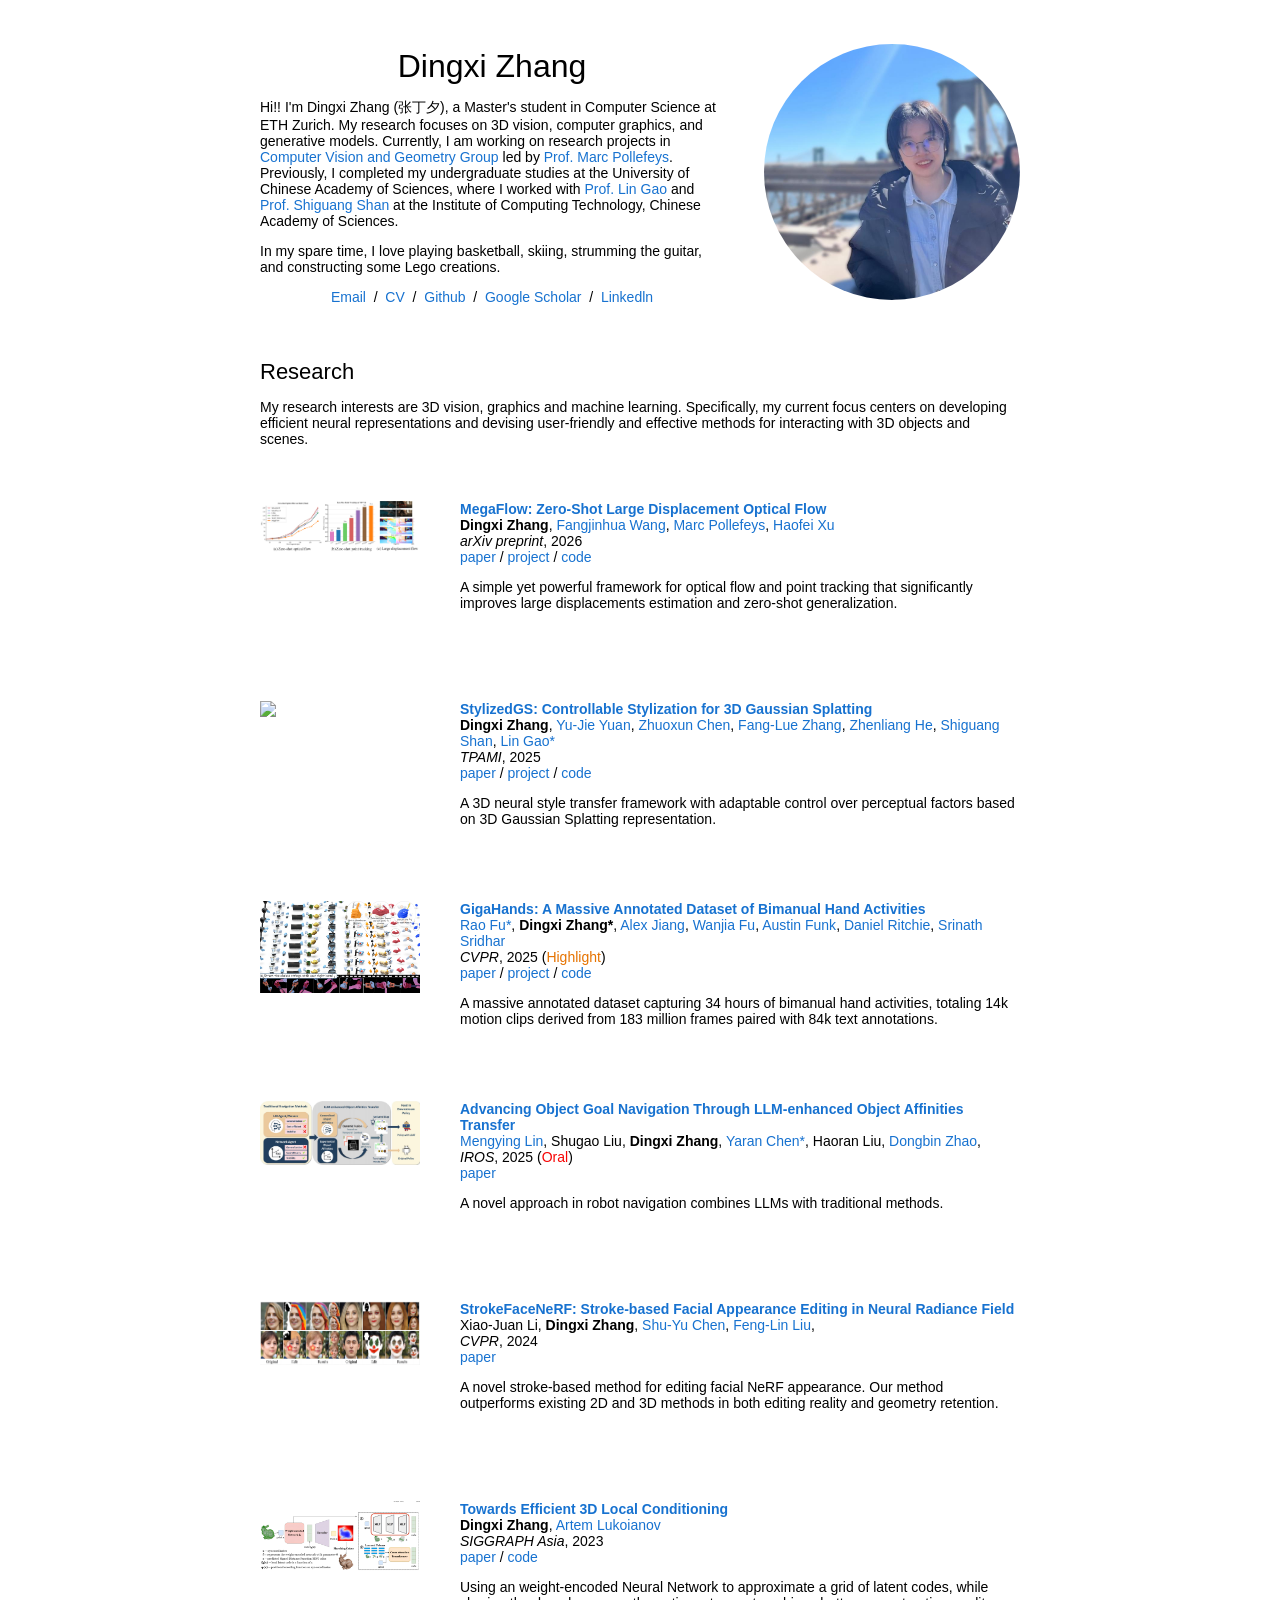
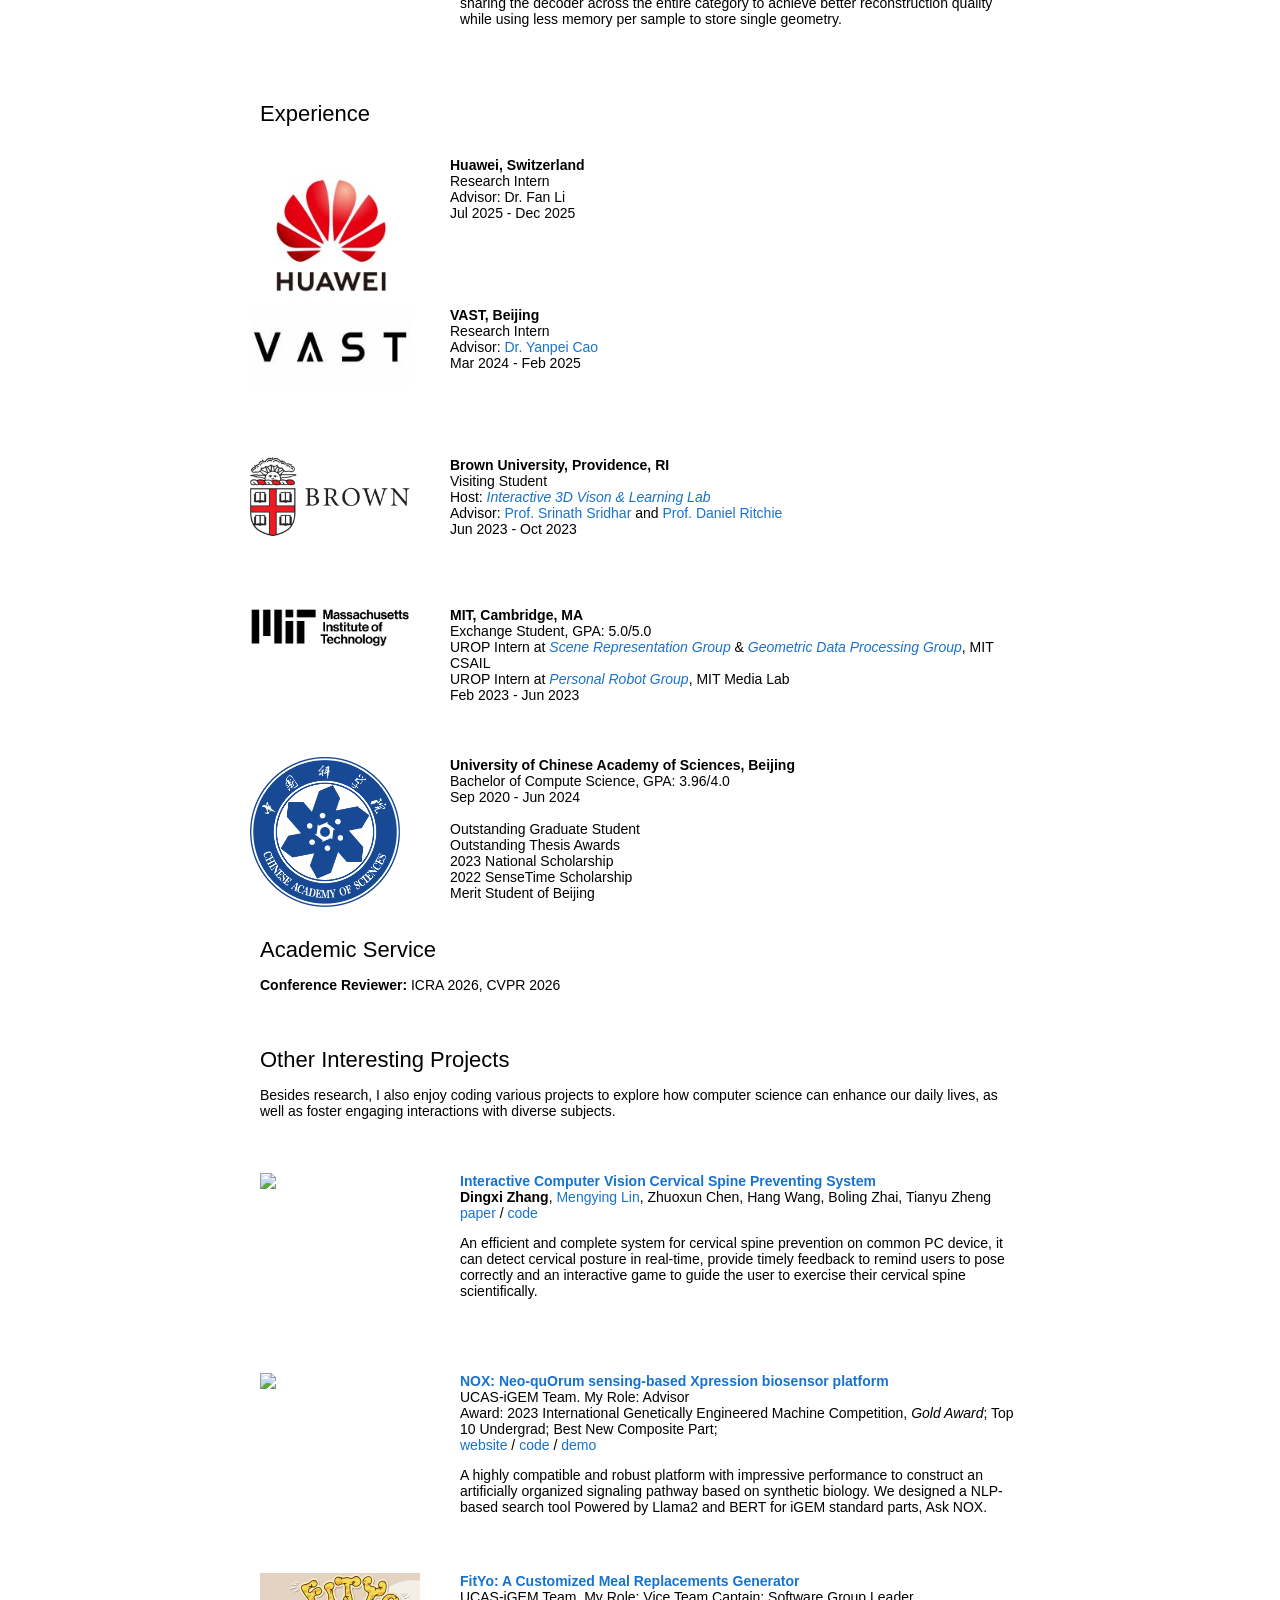
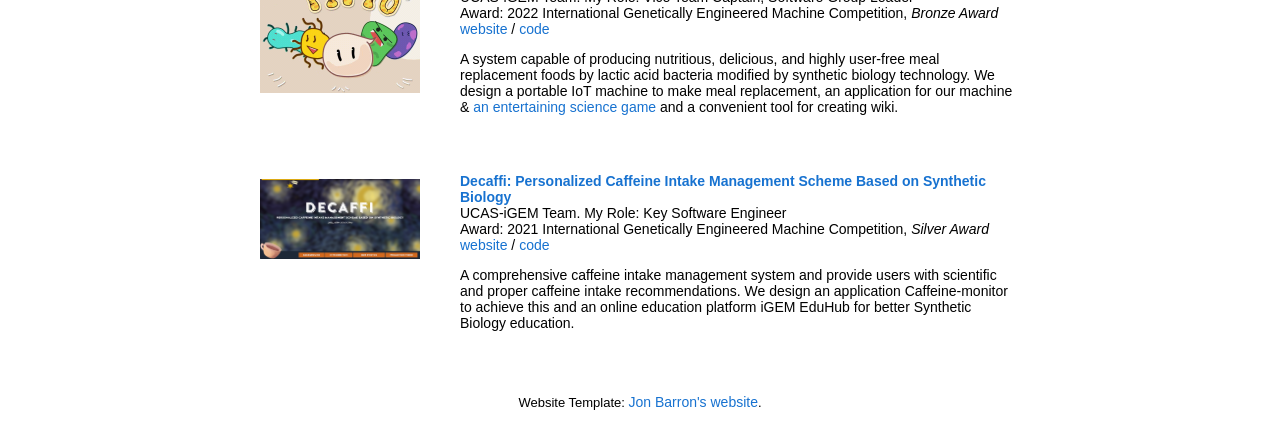
==== index.html @ ab4fb82a "update megaflow arxiv link" ====
<!DOCTYPE HTML>
<html lang="en">

<head>
  <meta http-equiv="Content-Type" content="text/html; charset=UTF-8">

  <title>Dingxi (Kristen) Zhang</title>

  <meta name="author" content="Jon Barron">
  <meta name="viewport" content="width=device-width, initial-scale=1">
  <!-- <link rel="shortcut icon" href="images/favicon/favicon.ico" type="image/x-icon"> -->
  <link rel="stylesheet" type="text/css" href="stylesheet.css">

</head>

<body>
  <table
    style="width:100%;max-width:800px;border:0px;border-spacing:0px;border-collapse:separate;margin-right:auto;margin-left:auto;">
    <tbody>
      <tr style="padding:0px">
        <td style="padding:0px">
          <table
            style="width:100%;border:0px;border-spacing:0px;border-collapse:separate;margin-right:auto;margin-left:auto;">
            <tbody>
              <tr style="padding:0px">
                <td style="padding:2.5%;width:63%;vertical-align:middle">
                  <p class="name" style="text-align: center;">
                    Dingxi Zhang
                  </p>
                  <p>Hi!! I'm Dingxi Zhang (张丁夕), a Master's student in Computer Science at ETH Zurich.
                    My research focuses on 3D vision, computer graphics, and generative models.
                    Currently, I am working on research projects in <a href="https://cvg.ethz.ch/">Computer Vision and
                      Geometry Group</a> led by <a href="https://people.inf.ethz.ch/pomarc/">Prof. Marc Pollefeys</a>.
                    Previously, I completed my undergraduate studies at the University of Chinese Academy of Sciences,
                    where I worked with <a href="http://geometrylearning.com/lin/">Prof. Lin Gao</a> and
                    <a href="https://people.ucas.edu.cn/~sgshan?language=en">Prof. Shiguang Shan</a> at the Institute of
                    Computing Technology, Chinese Academy of Sciences.

                  </p>
                  <p>
                    In my spare time, I love playing basketball, skiing, strumming the guitar, and constructing some
                    Lego creations.
                  </p>

                  <p style="text-align:center">
                    <a href="mailto:zhangdi@ethz.ch">Email</a>
                    &nbsp;/&nbsp;
                    <a href="data/Dingxi Zhang_CV.pdf">CV</a> &nbsp;/&nbsp;
                    <a href="https://github.com/Kristen-Z/">Github</a> &nbsp;/&nbsp;
                    <a href="https://scholar.google.com/citations?user=Z444Ix8AAAAJ">Google Scholar</a> &nbsp;/&nbsp;
                    <a href="https://www.linkedin.com/in/dingxi-zhang-211721331/">Linkedln</a>
                  </p>
                </td>
                <td style="padding:2.5%;width:40%;max-width:40%">
                  <a href="images/zdx.jpg"><img style="width:100%;max-width:100%;object-fit: cover; border-radius: 50%;"
                      alt="profile photo" src="images/zdx_crop.jpg" class="hoverZoomLink"></a>
                </td>
              </tr>
            </tbody>
          </table>

          <!-- RESEARCH -->
          <table
            style="width:100%;border:0px;border-spacing:0px;border-collapse:separate;margin-right:auto;margin-left:auto;">
            <tbody>
              <tr>
                <td style="padding:20px;width:100%;vertical-align:middle">
                  <h2>Research</h2>
                  <p>
                    My research interests are 3D vision, graphics and machine learning.
                    Specifically, my current focus centers on developing efficient neural representations and devising
                    user-friendly and effective methods for interacting with 3D objects and scenes. </p>
                </td>
              </tr>
            </tbody>
          </table>

          <table
            style="width:100%;border:0px;border-spacing:0px;border-collapse:separate;margin-right:auto;margin-left:auto;">
            <tbody>

              <tr onmouseout="megaflow_stop()" onmouseover="megaflow_start()">
                <td style="padding:20px;width:25%;vertical-align:middle">
                  <div class="one">
                    <div class="two" id='megaflow_image'>
                      <img src='projects/megaflow/static/images/teaser.jpg' width="160">
                    </div>
                    <img src='projects/megaflow/static/images/teaser.jpg' width="160">
                  </div>
                  <script type="text/javascript">
                    function megaflow_start() {
                      document.getElementById('megaflow_image').style.opacity = "1";
                    }

                    function megaflow_stop() {
                      document.getElementById('megaflow_image').style.opacity = "0";
                    }
                    megaflow_stop()
                  </script>
                </td>
                <td style="padding:20px;width:75%;vertical-align:top;">
                  <a href="https://kristen-z.github.io/projects/megaflow/">
                    <span class="papertitle">MegaFlow: Zero-Shot Large Displacement Optical Flow</span>
                  </a>
                  <br>
                  <strong>Dingxi Zhang</strong>,
                  <a href="https://fangjinhuawang.github.io/">Fangjinhua Wang</a>,
                  <a href="https://people.inf.ethz.ch/marc.pollefeys/">Marc Pollefeys</a>,
                  <a href="https://haofeixu.github.io/">Haofei Xu</a>
                  <br>
                  <em>arXiv preprint</em>, 2026
                  <br>
                  <a href="https://arxiv.org/abs/2603.25739">paper</a> / <a
                    href="https://kristen-z.github.io/projects/megaflow/">project</a> / <a
                    href="https://github.com/cvg/megaflow">code</a>
                  <p></p>
                  <p>
                    A simple yet powerful framework for optical flow and point tracking that significantly improves
                    large displacements estimation and zero-shot generalization.
                  </p>
                </td>
              </tr>

              <tr onmouseout="stylizedgs_stop()" onmouseover="stylizedgs_start()">
                <td style="padding:20px;width:25%;vertical-align:middle">
                  <div class="one">
                    <div class="two" id='stylizedgs_image'>
                      <img src='images/stylizedgs.jpg' width="160">
                    </div>
                    <img src='images/stylizedgs.jpg' width="160">
                  </div>
                  <script type="text/javascript">
                    function stylizedgs_start() {
                      document.getElementById('stylizedgs_image').style.opacity = "1";
                    }

                    function stylizedgs_stop() {
                      document.getElementById('stylizedgs_image').style.opacity = "0";
                    }
                    stylizedgs_stop()
                  </script>
                </td>
                <td style="padding:20px;width:75%;vertical-align:top;">
                  <a href="https://kristen-z.github.io/">
                    <span class="papertitle">StylizedGS: Controllable Stylization for 3D Gaussian Splatting</span>
                  </a>
                  <br>
                  <strong>Dingxi Zhang</strong>,
                  <a href="http://people.geometrylearning.com/yyj/">Yu-Jie Yuan</a>,
                  <a href="https://seancomeon.github.io/">Zhuoxun Chen</a>,
                  <a href="https://people.wgtn.ac.nz/fanglue.zhang">Fang-Lue Zhang</a>,
                  <a href="https://lynnho.github.io/">Zhenliang He</a>,
                  <a href="https://people.ucas.edu.cn/~sgshan">Shiguang Shan</a>,
                  <a href="http://www.geometrylearning.com/lin/">Lin Gao*</a>
                  <br>
                  <em>TPAMI</em>, 2025
                  <br>
                  <a href="http://arxiv.org/abs/2404.05220">paper</a> / <a
                    href="https://kristen-z.github.io/stylizedgs">project</a> / <a
                    href="https://github.com/Kristen-Z/StylizedGS">code</a>
                  <p></p>
                  <p>
                    A 3D neural style transfer framework with adaptable control over perceptual factors based on 3D
                    Gaussian Splatting representation.
                  </p>
                </td>
              </tr>


              <tr onmouseout="giga_stop()" onmouseover="giga_start()">
                <td style="padding:20px;width:25%;vertical-align:middle">
                  <div class="one">
                    <div class="two" id='giga_image'>
                      <img src='images/giga.jpg' width="160">
                    </div>
                    <img src='images/giga.jpg' width="160">
                  </div>
                  <script type="text/javascript">
                    function giga_start() {
                      document.getElementById('giga_image').style.opacity = "1";
                    }

                    function giga_stop() {
                      document.getElementById('giga_image').style.opacity = "0";
                    }
                    giga_stop()
                  </script>
                </td>
                <td style="padding:20px;width:75%;vertical-align:top;">
                  <a href="https://ivl.cs.brown.edu/research/gigahands.html">
                    <span class="papertitle">GigaHands: A Massive Annotated Dataset of Bimanual Hand Activities</span>
                  </a>
                  <br>
                  <a href="https://freddierao.github.io/">Rao Fu*</a>,
                  <strong>Dingxi Zhang*</strong>,
                  <a href="https://www.alex-jiang.com/about/">Alex Jiang</a>,
                  <a href="https://wanjia-fu.com/">Wanjia Fu</a>,
                  <a href="https://austin-funk.github.io/">Austin Funk</a>,
                  <a href="https://dritchie.github.io/">Daniel Ritchie</a>,
                  <a href="https://cs.brown.edu/people/ssrinath/">Srinath Sridhar</a>
                  <br>
                  <em>CVPR</em>, 2025 (<span style="color: #e67300;">Highlight</span>)
                  <br>
                  <a href="https://arxiv.org/abs/2412.04244">paper</a> / <a
                    href="https://ivl.cs.brown.edu/research/gigahands.html">project</a> / <a
                    href="https://github.com/brown-ivl/GigaHands">code</a>
                  <p></p>
                  <p>
                    A massive annotated dataset capturing 34 hours of bimanual hand activities, totaling 14k motion
                    clips derived from 183 million frames paired with 84k text annotations.
                  </p>
                </td>
              </tr>

              <tr onmouseout="loat_stop()" onmouseover="loat_start()">
                <td style="padding:20px;width:25%;vertical-align:middle">
                  <div class="one">
                    <div class="two" id='loat_image'>
                      <img src='images/loat.jpg' width="160">
                    </div>
                    <img src='images/loat.jpg' width="160">
                  </div>
                  <script type="text/javascript">
                    function loat_start() {
                      document.getElementById('loat_image').style.opacity = "1";
                    }

                    function loat_stop() {
                      document.getElementById('loat_image').style.opacity = "0";
                    }
                    loat_stop()
                  </script>
                </td>
                <td style="padding:20px;width:75%;vertical-align:top;">
                  <a href="https://kristen-z.github.io/">
                    <span class="papertitle">Advancing Object Goal Navigation Through LLM-enhanced Object Affinities
                      Transfer</span>
                  </a>
                  <br>
                  <a href="https://github.com/Cassie-Lim">Mengying Lin</a>,
                  Shugao Liu,
                  <strong>Dingxi Zhang</strong>,
                  <a href="https://people.ucas.edu.cn/~yaran?language=en">Yaran Chen*</a>,
                  Haoran Liu,
                  <a href="https://people.ucas.ac.cn/~zhaodongbin?language=en">Dongbin Zhao</a>,
                  <br>
                  <em>IROS</em>, 2025 (<span style="color: #f70505;">Oral</span>)
                  <br>
                  <a href="https://arxiv.org/abs/2403.09971">paper</a>
                  <p></p>
                  <p>
                    A novel approach in robot navigation combines LLMs with traditional methods.
                  </p>
                </td>
              </tr>

              <tr onmouseout="strokenerf_stop()" onmouseover="strokenerf_start()">
                <td style="padding:20px;width:25%;vertical-align:middle">
                  <div class="one">
                    <div class="two" id='strokenerf_image'>
                      <img src='images/strokenerf.jpg' width="160">
                    </div>
                    <img src='images/strokenerf.jpg' width="160">
                  </div>
                  <script type="text/javascript">
                    function strokenerf_start() {
                      document.getElementById('strokenerf_image').style.opacity = "1";
                    }

                    function strokenerf_stop() {
                      document.getElementById('strokenerf_image').style.opacity = "0";
                    }
                    strokenerf_stop()
                  </script>
                </td>
                <td style="padding:20px;width:75%;vertical-align:top;">
                  <a href="https://kristen-z.github.io/">
                    <span class="papertitle">StrokeFaceNeRF: Stroke-based Facial Appearance Editing in Neural Radiance
                      Field</span>
                  </a>
                  <br>
                  Xiao-Juan Li,
                  <strong>Dingxi Zhang</strong>,
                  <a href="http://people.geometrylearning.com/csy/">Shu-Yu Chen</a>,
                  <a href="http://people.geometrylearning.com/lfl/">Feng-Lin Liu</a>,
                  <br>
                  <em>CVPR</em>, 2024
                  <br>
                  <a
                    href="https://openaccess.thecvf.com/content/CVPR2024/papers/Li_StrokeFaceNeRF_Stroke-based_Facial_Appearance_Editing_in_Neural_Radiance_Field_CVPR_2024_paper.pdf">paper</a>
                  <p></p>
                  <p>
                    A novel stroke-based method for editing facial NeRF appearance. Our method outperforms existing 2D
                    and 3D methods in both editing
                    reality and geometry retention.

                  </p>
                </td>
              </tr>

              <tr onmouseout="localsdf_stop()" onmouseover="localsdf_start()">
                <td style="padding:20px;width:25%;vertical-align:middle">
                  <div class="one">
                    <div class="two" id='localsdf_image'>
                      <img src='images/localsdf.jpg' width="160">
                    </div>
                    <img src='images/localsdf.jpg' width="160">
                  </div>
                  <script type="text/javascript">
                    function localsdf_start() {
                      document.getElementById('localsdf_image').style.opacity = "1";
                    }

                    function localsdf_stop() {
                      document.getElementById('localsdf_image').style.opacity = "0";
                    }
                    localsdf_stop()
                  </script>
                </td>
                <td style="padding:20px;width:75%;vertical-align:top;">
                  <a href="https://kristen-z.github.io/">
                    <span class="papertitle">Towards Efficient 3D Local Conditioning </span>
                  </a>
                  <br>
                  <strong>Dingxi Zhang</strong>,
                  <a href="https://lukoianov.com/">Artem Lukoianov</a>
                  <br>
                  <em>SIGGRAPH Asia</em>, 2023
                  <br>
                  <a href="https://dl.acm.org/doi/pdf/10.1145/3610542.3626151">paper</a>
                  /
                  <a href="https://github.com/Kristen-Z/LocalSDF/">code</a>
                  <p></p>
                  <p>
                    Using an weight-encoded Neural Network to approximate a grid of latent codes, while sharing the
                    decoder across the entire
                    category to achieve better reconstruction quality while using less memory per sample to store single
                    geometry.
                  </p>
                </td>
              </tr>

            </tbody>
          </table>

          <!-- EXPERIENCE -->
          <table
            style="width:100%;border:0px;border-spacing:0px;border-collapse:separate;margin-right:auto;margin-left:auto;">
            <tbody>
              <tr>
                <td style="padding:20px;width:100%;vertical-align:middle">
                  <h2>Experience</h2>
                </td>
              </tr>
            </tbody>
          </table>

          <table
            style="width:100%;border:0px;border-spacing:0px;border-collapse:separate;margin-right:auto;margin-left:auto;">
            <tbody>
              <tr onmouseout="huawei_stop()" onmouseover="huawei_start()">
                <td style="padding:10px;width:25%;vertical-align:middle">
                  <div class="one" style="height: 130px;">
                    <div class="two" id='hauwei_image'>
                      <img src='images/huawei.jpg' style="width:auto; height:auto; max-width:100%;">
                    </div>
                    <img src='images/huawei.jpg' style="width:auto; height:auto; max-width:100%;">
                  </div>
                  <script type="text/javascript">
                    function huawei_start() {
                      document.getElementById('hauwei_image').style.opacity = "1";
                    }

                    function huawei_stop() {
                      document.getElementById('hauwei_image').style.opacity = "0";
                    }
                    huawei_stop()
                  </script>
                </td>
                <td style="padding:10px;width:75%;vertical-align:top;">
                  <span class="papertitle">Huawei, Switzerland</span>
                  <br>
                  Research Intern
                  <br>
                  Advisor: Dr. Fan Li
                  <br>
                  Jul 2025 - Dec 2025

                </td>
              </tr>

              <tr onmouseout="vast_stop()" onmouseover="vast_start()">
                <td style="padding:10px;width:25%;vertical-align:middle">
                  <div class="one" style="height: 130px;">
                    <div class="two" id='vast_image'>
                      <img src='images/vast.jpeg' style="width:auto; height:auto; max-width:100%;">
                    </div>
                    <img src='images/vast.jpeg' style="width:auto; height:auto; max-width:100%;">
                  </div>
                  <script type="text/javascript">
                    function vast_start() {
                      document.getElementById('vast_image').style.opacity = "1";
                    }

                    function vast_stop() {
                      document.getElementById('vast_image').style.opacity = "0";
                    }
                    vast_stop()
                  </script>
                </td>
                <td style="padding:10px;width:75%;vertical-align:top;">
                  <span class="papertitle">VAST, Beijing</span>
                  <br>
                  Research Intern
                  <br>
                  Advisor: <a href="https://yanpei.me/">Dr. Yanpei Cao</a>
                  <br>
                  Mar 2024 - Feb 2025

                </td>
              </tr>

              <tr onmouseout="brown_stop()" onmouseover="brown_start()">
                <td style="padding:10px;width:25%;vertical-align:middle">
                  <div class="one" style="height: 130px;">
                    <div class="two" id='brown_image'>
                      <img src='images/brown.png' style="width:auto; height:auto; max-width:100%;">
                    </div>
                    <img src='images/brown.png' style="width:auto; height:auto; max-width:100%;">
                  </div>
                  <script type="text/javascript">
                    function brown_start() {
                      document.getElementById('brown_image').style.opacity = "1";
                    }

                    function brown_stop() {
                      document.getElementById('brown_image').style.opacity = "0";
                    }
                    brown_stop()
                  </script>
                </td>
                <td style="padding:10px;width:75%;vertical-align:top;">
                  <span class="papertitle">Brown University, Providence, RI</span>
                  <br>
                  Visiting Student
                  <br>
                  Host: <em><a href="https://ivl.cs.brown.edu/">Interactive 3D Vison & Learning Lab</a></em>
                  <br>
                  Advisor: <a href="https://cs.brown.edu/people/ssrinath/">Prof. Srinath Sridhar</a> and <a
                    href="https://dritchie.github.io/">Prof. Daniel Ritchie</a>
                  <br>
                  Jun 2023 - Oct 2023

                </td>
              </tr>

              <tr onmouseout="mit_stop()" onmouseover="mit_start()">
                <td style="padding:10px;width:25%;vertical-align:middle">
                  <div class="one" style="height: 130px;">
                    <div class="two" id='mit_image'>
                      <img src='images/mit.png' style="width:auto; height:auto; max-width:100%;">
                    </div>
                    <img src='images/mit.png' style="width:auto; height:auto; max-width:100%;">
                  </div>
                  <script type="text/javascript">
                    function mit_start() {
                      document.getElementById('mit_image').style.opacity = "1";
                    }

                    function mit_stop() {
                      document.getElementById('mit_image').style.opacity = "0";
                    }
                    mit_stop()
                  </script>
                </td>
                <td style="padding:10px;width:75%;vertical-align:top;">
                  <span class="papertitle">MIT, Cambridge, MA</span>
                  <br>
                  Exchange Student, GPA: 5.0/5.0
                  <br>
                  UROP Intern at <em><a href="https://www.scenerepresentations.org/">Scene Representation Group</a></em>
                  & <em><a href="https://groups.csail.mit.edu/gdpgroup/">Geometric Data Processing Group</a></em>, MIT
                  CSAIL
                  <br>
                  UROP Intern at <em><a href="https://robots.media.mit.edu/">Personal Robot Group</a></em>, MIT Media
                  Lab
                  <br>
                  Feb 2023 - Jun 2023

                </td>
              </tr>

              <tr onmouseout="ucas_stop()" onmouseover="ucas_start()">
                <td style="padding:10px;width:25%;vertical-align:middle">
                  <div class="one" style="height: 150px;">
                    <div class="two" id='ucas_image'>
                      <img src='images/ucas.png' style="width:150px; height:auto; max-width:100%;">
                    </div>
                    <img src='images/ucas.png' style="width:150px; height:auto; max-width:100%;">
                  </div>
                  <script type="text/javascript">
                    function ucas_start() {
                      document.getElementById('ucas_image').style.opacity = "1";
                    }

                    function ucas_stop() {
                      document.getElementById('ucas_image').style.opacity = "0";
                    }
                    ucas_stop()
                  </script>
                </td>
                <td style="padding:10px;width:75%;vertical-align:top;">
                  <span class="papertitle">University of Chinese Academy of Sciences, Beijing</span>
                  <br>
                  Bachelor of Compute Science, GPA: 3.96/4.0
                  <br>
                  Sep 2020 - Jun 2024
                  <br><br>
                  Outstanding Graduate Student
                  <br>
                  Outstanding Thesis Awards
                  <br>
                  2023 National Scholarship
                  <br>
                  2022 SenseTime Scholarship
                  <br>
                  Merit Student of Beijing
                </td>
              </tr>

            </tbody>
          </table>

          <!-- ACADEMIC SERVICE -->
          <table
            style="width:100%;border:0px;border-spacing:0px;border-collapse:separate;margin-right:auto;margin-left:auto;">
            <tbody>
              <tr>
                <td style="padding:20px;width:100%;vertical-align:middle">
                  <h2>Academic Service</h2>
                  <p><strong>Conference Reviewer:</strong> ICRA 2026, CVPR 2026</p>
                </td>
              </tr>
            </tbody>
          </table>

          <!-- PROJECTS -->
          <table
            style="width:100%;border:0px;border-spacing:0px;border-collapse:separate;margin-right:auto;margin-left:auto;">
            <tbody>
              <tr>
                <td style="padding:20px;width:100%;vertical-align:middle">
                  <h2>Other Interesting Projects</h2>
                  <p>
                    Besides research, I also enjoy coding various projects to explore how computer science can enhance
                    our daily lives, as well as foster engaging interactions with diverse subjects.
                  </p>
                </td>
              </tr>
            </tbody>
          </table>

          <table
            style="width:100%;border:0px;border-spacing:0px;border-collapse:separate;margin-right:auto;margin-left:auto;">
            <tbody>
              <tr onmouseout="pose_stop()" onmouseover="pose_start()">
                <td style="padding:20px;width:25%;vertical-align:middle">
                  <div class="one">
                    <div class="two" id='pose_image'>
                      <img src='images/pose.gif' width="160">
                    </div>
                    <img src='images/pose.gif' width="160">
                  </div>
                  <script type="text/javascript">
                    function pose_start() {
                      document.getElementById('pose_image').style.opacity = "1";
                    }

                    function pose_stop() {
                      document.getElementById('pose_image').style.opacity = "0";
                    }
                    pose_stop()
                  </script>
                </td>
                <td style="padding:20px;width:75%;vertical-align:top;">
                  <a href="https://kristen-z.github.io/">
                    <span class="papertitle">Interactive Computer Vision Cervical Spine Preventing System</span>
                  </a>
                  <br>
                  <strong>Dingxi Zhang</strong>, <a href="https://github.com/Cassie-Lim">Mengying Lin</a>,
                  Zhuoxun Chen,
                  Hang Wang,
                  Boling Zhai,
                  Tianyu Zheng
                  <br>
                  <a href="https://dl.acm.org/doi/pdf/10.1145/3610542.3626151">paper</a>
                  /
                  <a href="https://github.com/Cassie-Lim/pose_eval">code</a>
                  <p></p>
                  <p>
                    An efficient and complete system for cervical spine prevention on common PC device,
                    it can detect cervical posture in real-time, provide timely feedback to remind users to pose
                    correctly and an interactive game to guide the user to exercise their cervical spine scientifically.

                  </p>
                </td>
              </tr>

              <tr onmouseout="nox_stop()" onmouseover="nox_start()">
                <td style="padding:20px;width:25%;vertical-align:middle">
                  <div class="one">
                    <div class="two" id='nox_image'>
                      <img src='images/nox.gif' width="160">
                    </div>
                    <img src='images/nox.gif' width="160">
                  </div>
                  <script type="text/javascript">
                    function nox_start() {
                      document.getElementById('nox_image').style.opacity = "1";
                    }

                    function nox_stop() {
                      document.getElementById('nox_image').style.opacity = "0";
                    }
                    nox_stop()
                  </script>
                </td>
                <td style="padding:20px;width:75%;vertical-align:top;">
                  <a href="https://kristen-z.github.io/">
                    <span class="papertitle">NOX: Neo-quOrum sensing-based Xpression biosensor platform</span>
                  </a>
                  <br>
                  UCAS-iGEM Team. My Role: Advisor
                  <br>
                  Award: 2023 International Genetically Engineered Machine Competition, <em>Gold Award</em>; Top 10
                  Undergrad; Best New Composite Part;
                  <br>
                  <a href="https://2023.igem.wiki/ucas-china/">website</a>
                  /
                  <a href="https://gitlab.igem.org/2023/software-tools/ucas-china/-/tree/main/software-2023">code</a>
                  /
                  <a href="http://rd.xjs.link/">demo</a>
                  <p></p>
                  <p>
                    A highly compatible and robust platform with impressive performance to construct an artificially
                    organized signaling pathway based on synthetic biology.
                    We designed a NLP-based search tool Powered by Llama2 and BERT for iGEM standard parts, Ask NOX.
                  </p>
                </td>
              </tr>

              <tr onmouseout="fityo_stop()" onmouseover="fityo_start()">
                <td style="padding:20px;width:25%;vertical-align:middle">
                  <div class="one">
                    <div class="two" id='fityo_image'>
                      <img src='images/fityo.gif' width="160">
                    </div>
                    <img src='images/fityo.gif' width="160">
                  </div>
                  <script type="text/javascript">
                    function fityo_start() {
                      document.getElementById('fityo_image').style.opacity = "1";
                    }

                    function fityo_stop() {
                      document.getElementById('fityo_image').style.opacity = "0";
                    }
                    fityo_stop()
                  </script>
                </td>
                <td style="padding:20px;width:75%;vertical-align:top;">
                  <a href="https://kristen-z.github.io/">
                    <span class="papertitle">FitYo: A Customized Meal Replacements Generator</span>
                  </a>
                  <br>
                  UCAS-iGEM Team. My Role: Vice Team Captain; Software Group Leader
                  <br>
                  Award: 2022 International Genetically Engineered Machine Competition, <em>Bronze Award</em>
                  <br>
                  <a href="https://2022.igem.wiki/ucas-china/index">website</a>
                  /
                  <a href="https://gitlab.igem.org/2022/software-tools/ucas-china">code</a>
                  <p></p>
                  <p>
                    A system capable of producing nutritious, delicious, and highly user-free meal replacement foods by
                    lactic acid bacteria modified by synthetic biology technology.
                    We design a portable IoT machine to make meal replacement, an application for our machine & <a
                      href="https://2022.igem.wiki/ucas-china/oh-my-gut-en">an entertaining science
                      game</a> and a convenient tool for creating wiki.
                  </p>
                </td>
              </tr>

              <tr onmouseout="decaf_stop()" onmouseover="decaf_start()">
                <td style="padding:20px;width:25%;vertical-align:middle">
                  <div class="one">
                    <div class="two" id='decaf_image'>
                      <img src='images/decaffi.png' width="160">
                    </div>
                    <img src='images/decaffi.png' width="160">
                  </div>
                  <script type="text/javascript">
                    function decaf_start() {
                      document.getElementById('decaf_image').style.opacity = "1";
                    }

                    function decaf_stop() {
                      document.getElementById('decaf_image').style.opacity = "0";
                    }
                    decaf_stop()
                  </script>
                </td>
                <td style="padding:20px;width:75%;vertical-align:top;">
                  <a href="https://kristen-z.github.io/">
                    <span class="papertitle">Decaffi: Personalized Caffeine Intake Management Scheme Based on Synthetic
                      Biology</span>
                  </a>
                  <br>
                  UCAS-iGEM Team. My Role: Key Software Engineer
                  <br>
                  Award: 2021 International Genetically Engineered Machine Competition, <em>Silver Award</em>
                  <br>
                  <a href="https://2021.igem.org/Team:UCAS-China">website</a>
                  /
                  <a href="https://github.com/igemsoftware2021/UCAS_China">code</a>
                  <p></p>
                  <p>
                    A comprehensive caffeine intake management system and provide users with scientific and proper
                    caffeine intake recommendations.
                    We design an application Caffeine-monitor to achieve this and an online education platform iGEM
                    EduHub for better Synthetic Biology education.
                  </p>
                </td>
              </tr>

            </tbody>
          </table>


          <!-- FOOTER -->
          <table
            style="width:100%;border:0px;border-spacing:0px;border-collapse:separate;margin-right:auto;margin-left:auto;">
            <tbody>
              <tr>
                <td style="padding:0px">
                  <br>
                  <p style="text-align:center;font-size:small;">
                    Website Template: <a href="https://github.com/jonbarron/jonbarron_website">Jon Barron's website</a>.
                  </p>
                </td>
              </tr>
            </tbody>
          </table>
        </td>
      </tr>
  </table>
</body>

</html>
---- stylesheet.css ----
/* latin-ext */
@font-face {
  font-family: 'Lato';
  font-style: italic;
  font-weight: 400;
  src: local('Lato Italic'), local('Lato-Italic'), url(https://fonts.gstatic.com/s/lato/v15/S6u8w4BMUTPHjxsAUi-qNiXg7eU0.woff2) format('woff2');
  unicode-range: U+0100-024F, U+0259, U+1E00-1EFF, U+2020, U+20A0-20AB, U+20AD-20CF, U+2113, U+2C60-2C7F, U+A720-A7FF;
}
/* latin */
@font-face {
  font-family: 'Lato';
  font-style: italic;
  font-weight: 400;
  src: local('Lato Italic'), local('Lato-Italic'), url(https://fonts.gstatic.com/s/lato/v15/S6u8w4BMUTPHjxsAXC-qNiXg7Q.woff2) format('woff2');
  unicode-range: U+0000-00FF, U+0131, U+0152-0153, U+02BB-02BC, U+02C6, U+02DA, U+02DC, U+2000-206F, U+2074, U+20AC, U+2122, U+2191, U+2193, U+2212, U+2215, U+FEFF, U+FFFD;
}
/* latin-ext */
@font-face {
  font-family: 'Lato';
  font-style: italic;
  font-weight: 700;
  src: local('Lato Bold Italic'), local('Lato-BoldItalic'), url(https://fonts.gstatic.com/s/lato/v15/S6u_w4BMUTPHjxsI5wq_FQftx9897sxZ.woff2) format('woff2');
  unicode-range: U+0100-024F, U+0259, U+1E00-1EFF, U+2020, U+20A0-20AB, U+20AD-20CF, U+2113, U+2C60-2C7F, U+A720-A7FF;
}
/* latin */
@font-face {
  font-family: 'Lato';
  font-style: italic;
  font-weight: 700;
  src: local('Lato Bold Italic'), local('Lato-BoldItalic'), url(https://fonts.gstatic.com/s/lato/v15/S6u_w4BMUTPHjxsI5wq_Gwftx9897g.woff2) format('woff2');
  unicode-range: U+0000-00FF, U+0131, U+0152-0153, U+02BB-02BC, U+02C6, U+02DA, U+02DC, U+2000-206F, U+2074, U+20AC, U+2122, U+2191, U+2193, U+2212, U+2215, U+FEFF, U+FFFD;
}
/* latin-ext */
@font-face {
  font-family: 'Lato';
  font-style: normal;
  font-weight: 400;
  src: local('Lato Regular'), local('Lato-Regular'), url(https://fonts.gstatic.com/s/lato/v15/S6uyw4BMUTPHjxAwXiWtFCfQ7A.woff2) format('woff2');
  unicode-range: U+0100-024F, U+0259, U+1E00-1EFF, U+2020, U+20A0-20AB, U+20AD-20CF, U+2113, U+2C60-2C7F, U+A720-A7FF;
}
/* latin */
@font-face {
  font-family: 'Lato';
  font-style: normal;
  font-weight: 400;
  src: local('Lato Regular'), local('Lato-Regular'), url(https://fonts.gstatic.com/s/lato/v15/S6uyw4BMUTPHjx4wXiWtFCc.woff2) format('woff2');
  unicode-range: U+0000-00FF, U+0131, U+0152-0153, U+02BB-02BC, U+02C6, U+02DA, U+02DC, U+2000-206F, U+2074, U+20AC, U+2122, U+2191, U+2193, U+2212, U+2215, U+FEFF, U+FFFD;
}
/* latin-ext */
@font-face {
  font-family: 'Lato';
  font-style: normal;
  font-weight: 700;
  src: local('Lato Bold'), local('Lato-Bold'), url(https://fonts.gstatic.com/s/lato/v15/S6u9w4BMUTPHh6UVSwaPGQ3q5d0N7w.woff2) format('woff2');
  unicode-range: U+0100-024F, U+0259, U+1E00-1EFF, U+2020, U+20A0-20AB, U+20AD-20CF, U+2113, U+2C60-2C7F, U+A720-A7FF;
}
/* latin */
@font-face {
  font-family: 'Lato';
  font-style: normal;
  font-weight: 700;
  src: local('Lato Bold'), local('Lato-Bold'), url(https://fonts.gstatic.com/s/lato/v15/S6u9w4BMUTPHh6UVSwiPGQ3q5d0.woff2) format('woff2');
  unicode-range: U+0000-00FF, U+0131, U+0152-0153, U+02BB-02BC, U+02C6, U+02DA, U+02DC, U+2000-206F, U+2074, U+20AC, U+2122, U+2191, U+2193, U+2212, U+2215, U+FEFF, U+FFFD;
}

a {
  color: #1772d0;
  text-decoration: none;
}

a:focus,
a:hover {
  color: #f09228;
  text-decoration: none;
}

body,
td,
th,
tr,
p,
a {
  font-family: 'Lato', Verdana, Helvetica, sans-serif;
  font-size: 14px;
}

strong {
  font-family: 'Lato', Verdana, Helvetica, sans-serif;
  font-size: 14px;
}

h2 {
  margin: 0;
  font-weight: normal;
  font-family: 'Lato', Verdana, Helvetica, sans-serif;
  font-size: 22px;
}

.papertitle {
  font-family: 'Lato', Verdana, Helvetica, sans-serif;
  font-size: 14px;
  font-weight: 700;
}

.name {
  padding-top: 20px;
  margin: 0;
  font-family: 'Lato', Verdana, Helvetica, sans-serif;
  font-size: 32px;
}

.one {
  width: 160px;
  height: 160px;
  position: relative;
}

.two {
  width: 160px;
  height: 160px;
  position: absolute;
  transition: opacity .2s ease-in-out;
  -moz-transition: opacity .2s ease-in-out;
  -webkit-transition: opacity .2s ease-in-out;
}

.fade {
  transition: opacity .2s ease-in-out;
  -moz-transition: opacity .2s ease-in-out;
  -webkit-transition: opacity .2s ease-in-out;
}

span.highlight {
  background-color: #ffffd0;
}
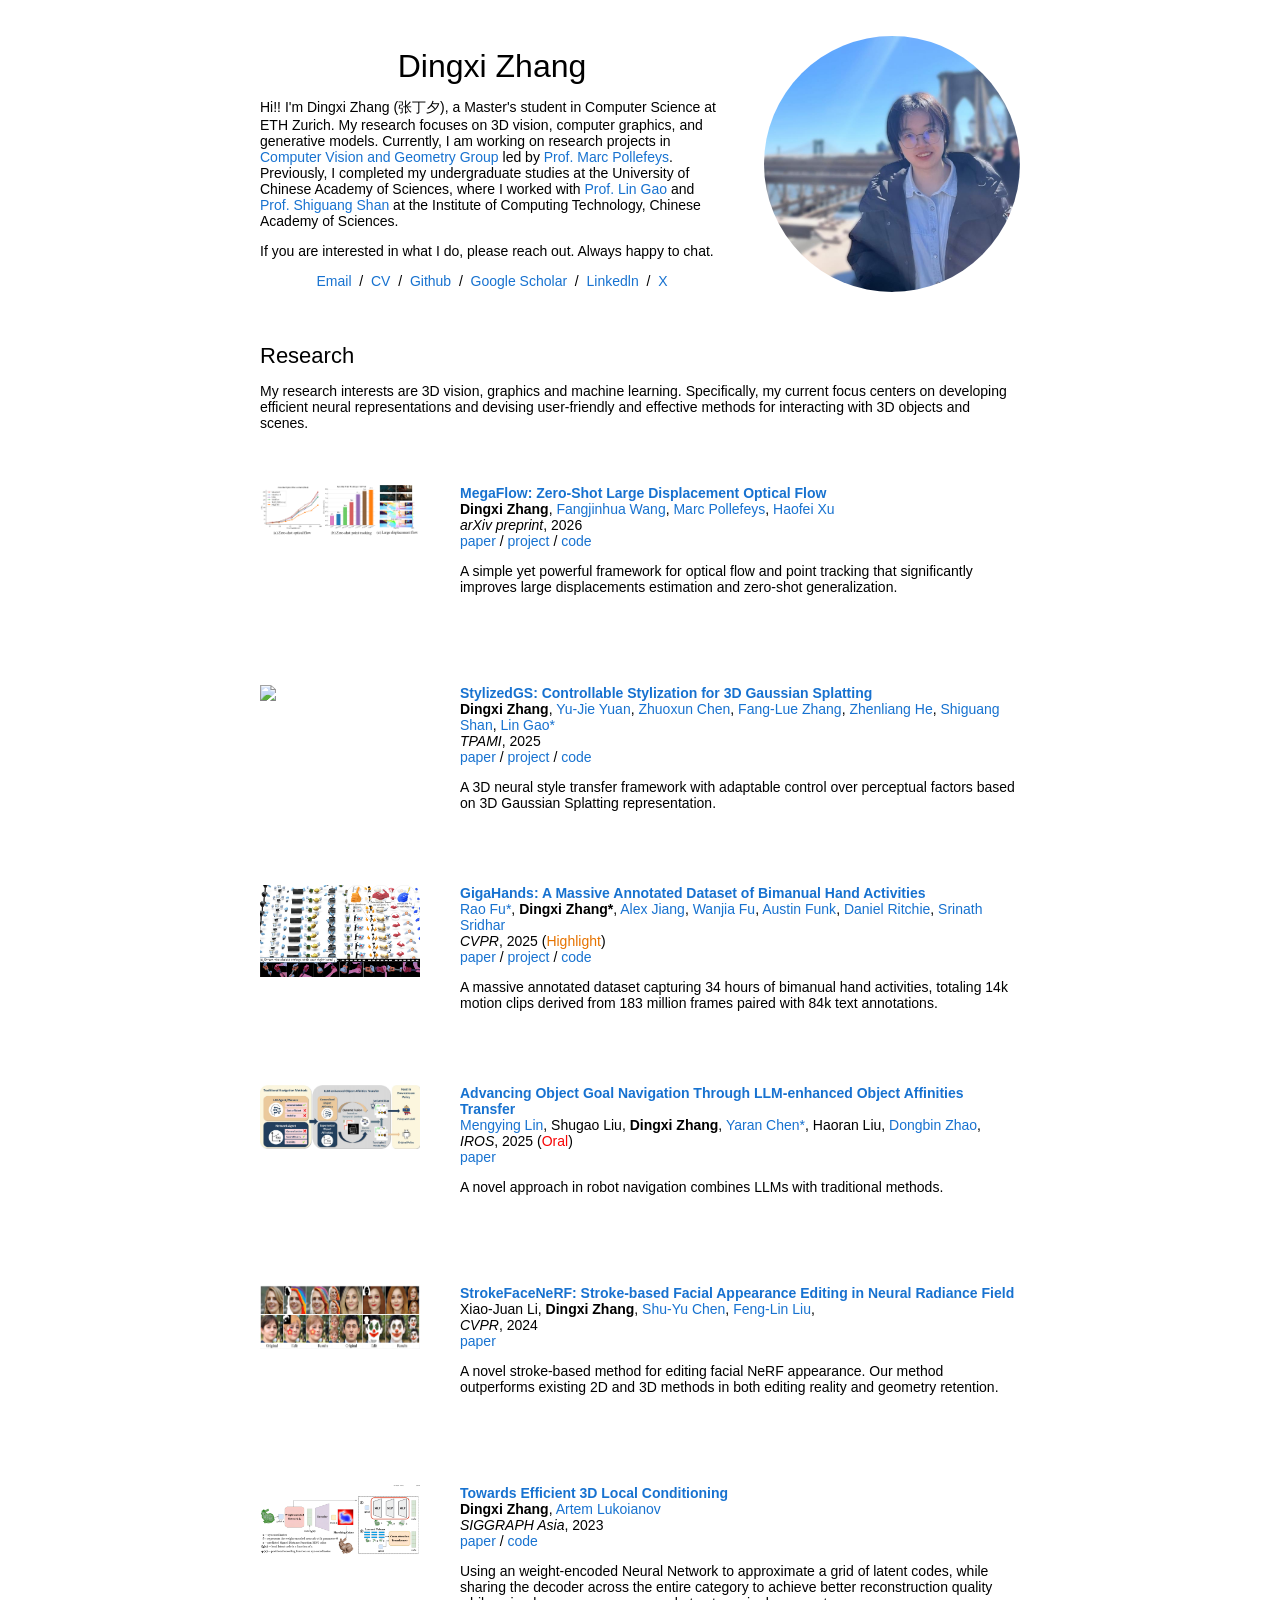
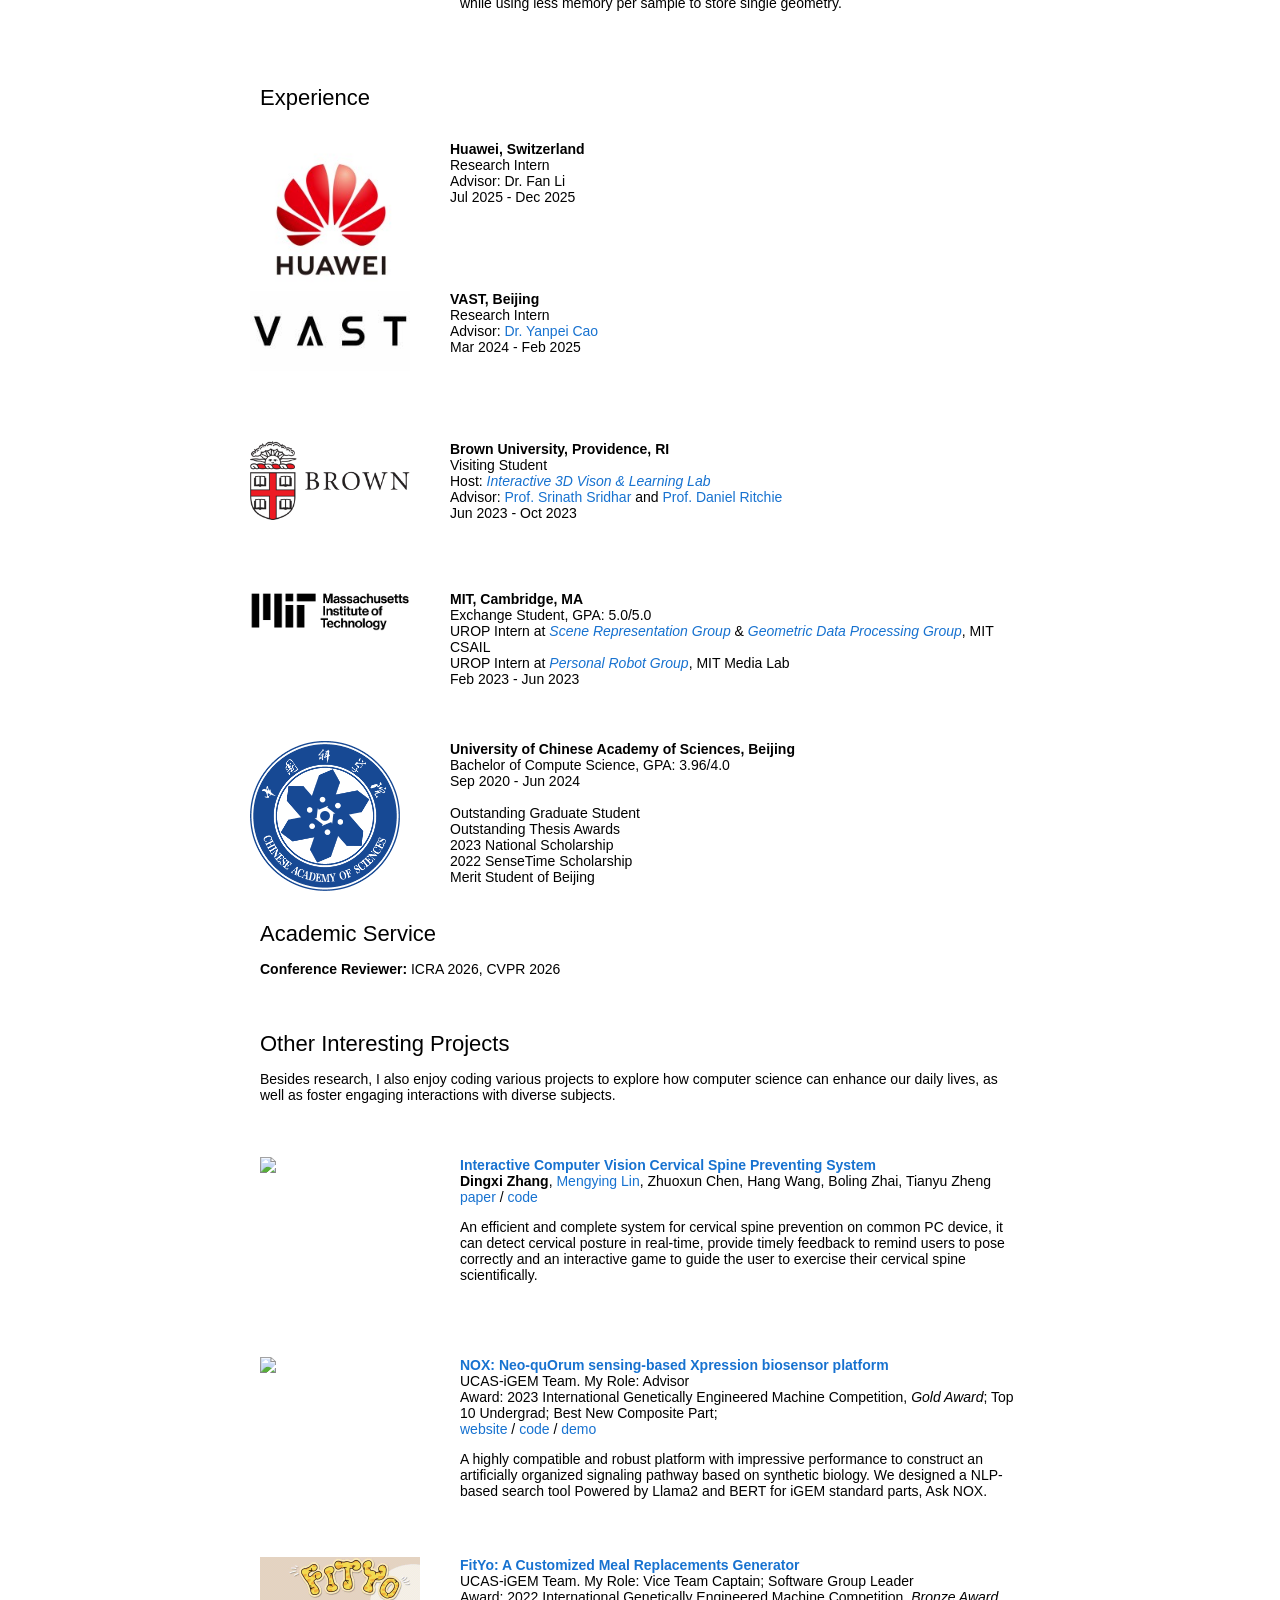
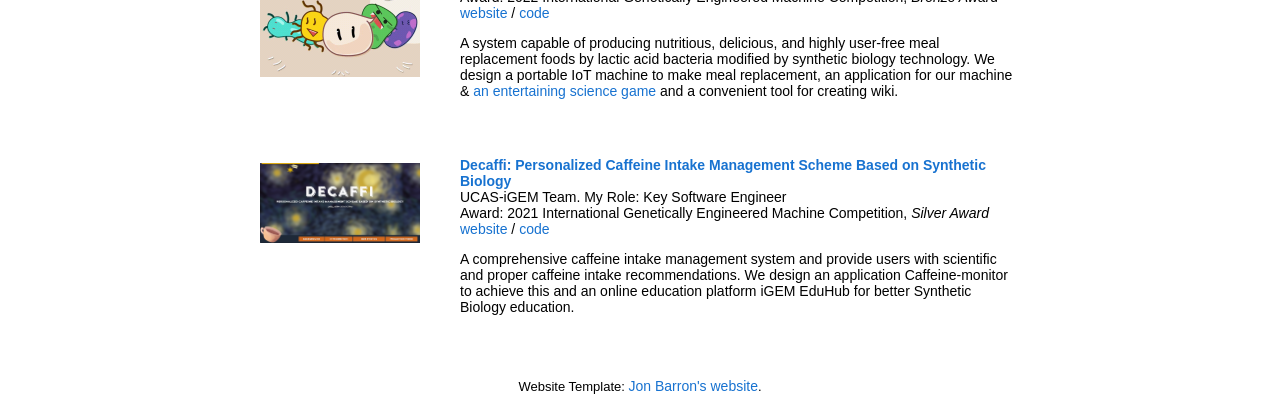
==== commit adef7cb4: "update resume" ====
--- a/index.html
+++ b/index.html
@@ -38,8 +38,7 @@
 
                   </p>
                   <p>
-                    In my spare time, I love playing basketball, skiing, strumming the guitar, and constructing some
-                    Lego creations.
+                    If you are interested in what I do, please reach out. Always happy to chat.
                   </p>
 
                   <p style="text-align:center">
@@ -48,7 +47,8 @@
                     <a href="data/Dingxi Zhang_CV.pdf">CV</a> &nbsp;/&nbsp;
                     <a href="https://github.com/Kristen-Z/">Github</a> &nbsp;/&nbsp;
                     <a href="https://scholar.google.com/citations?user=Z444Ix8AAAAJ">Google Scholar</a> &nbsp;/&nbsp;
-                    <a href="https://www.linkedin.com/in/dingxi-zhang-211721331/">Linkedln</a>
+                    <a href="https://www.linkedin.com/in/dingxi-zhang-211721331/">Linkedln</a> &nbsp;/&nbsp;
+                    <a href="https://x.com/dingxi39482">X</a>
                   </p>
                 </td>
                 <td style="padding:2.5%;width:40%;max-width:40%">
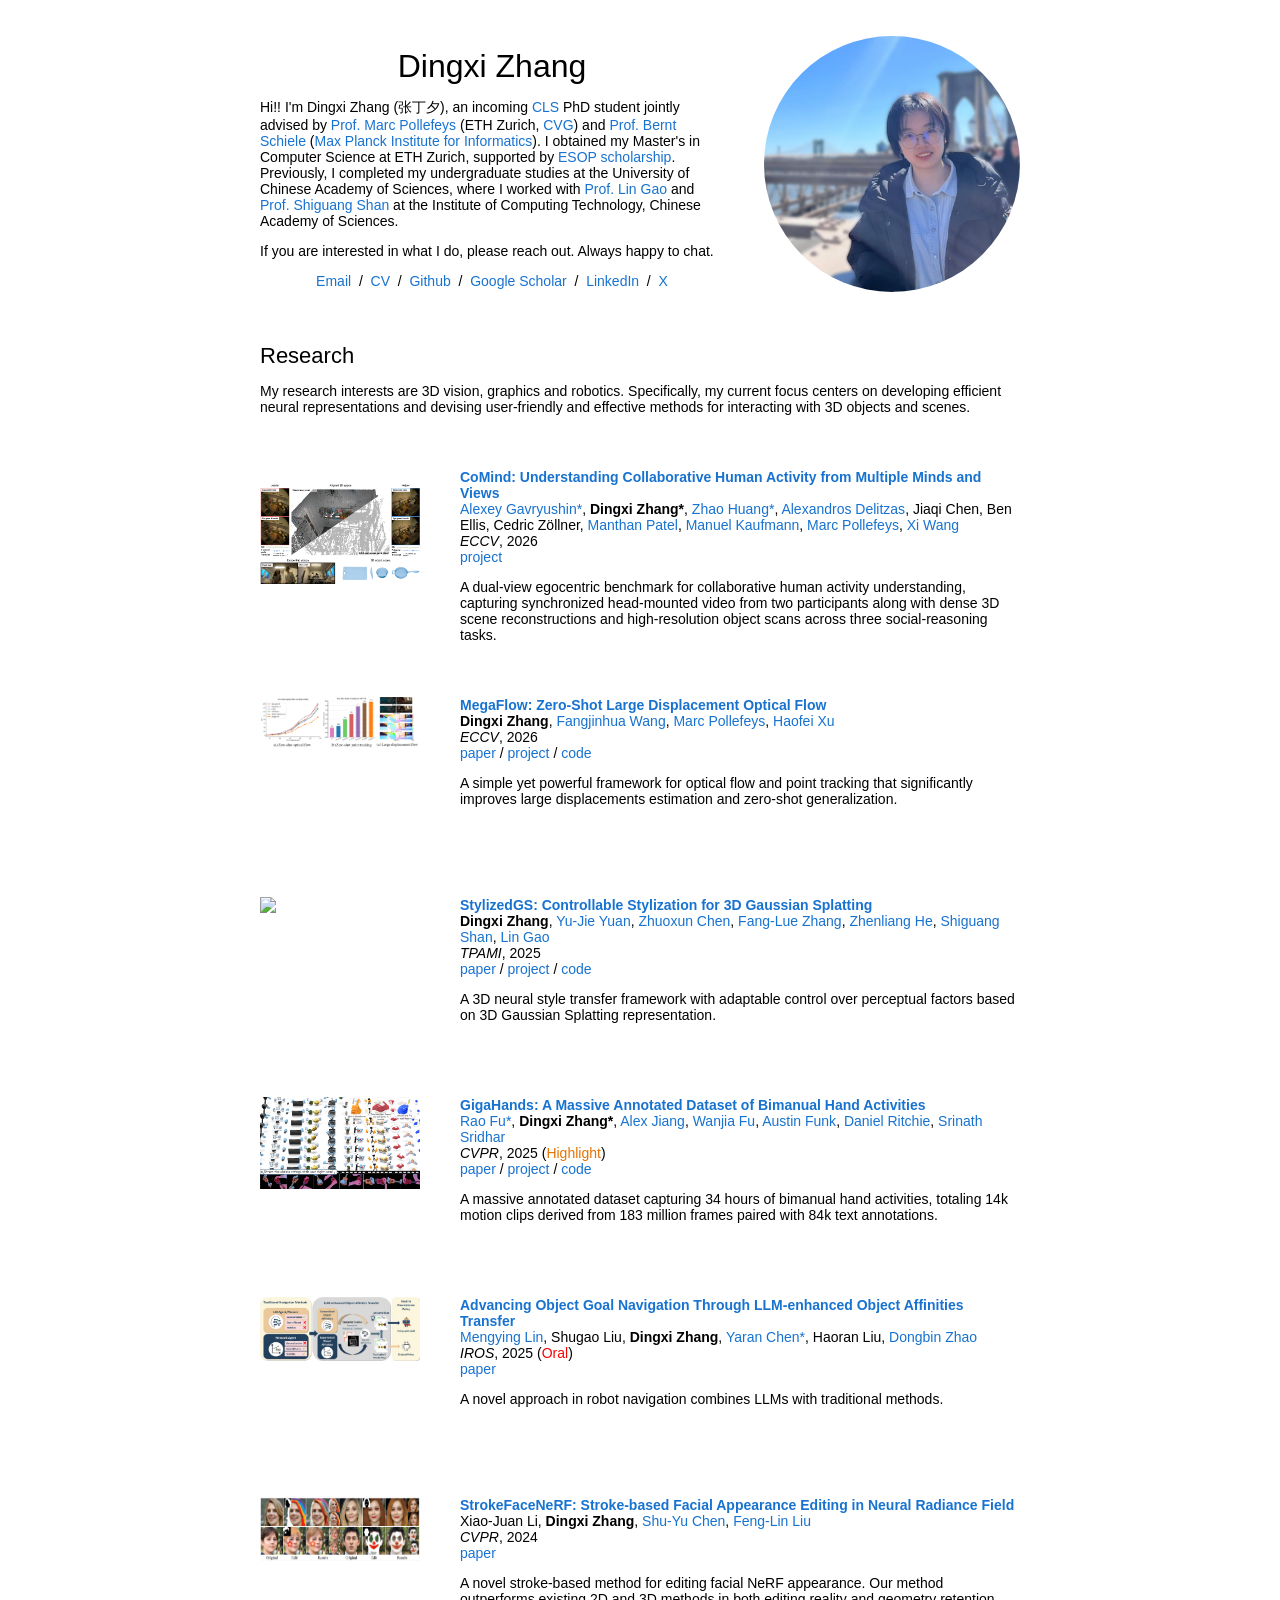
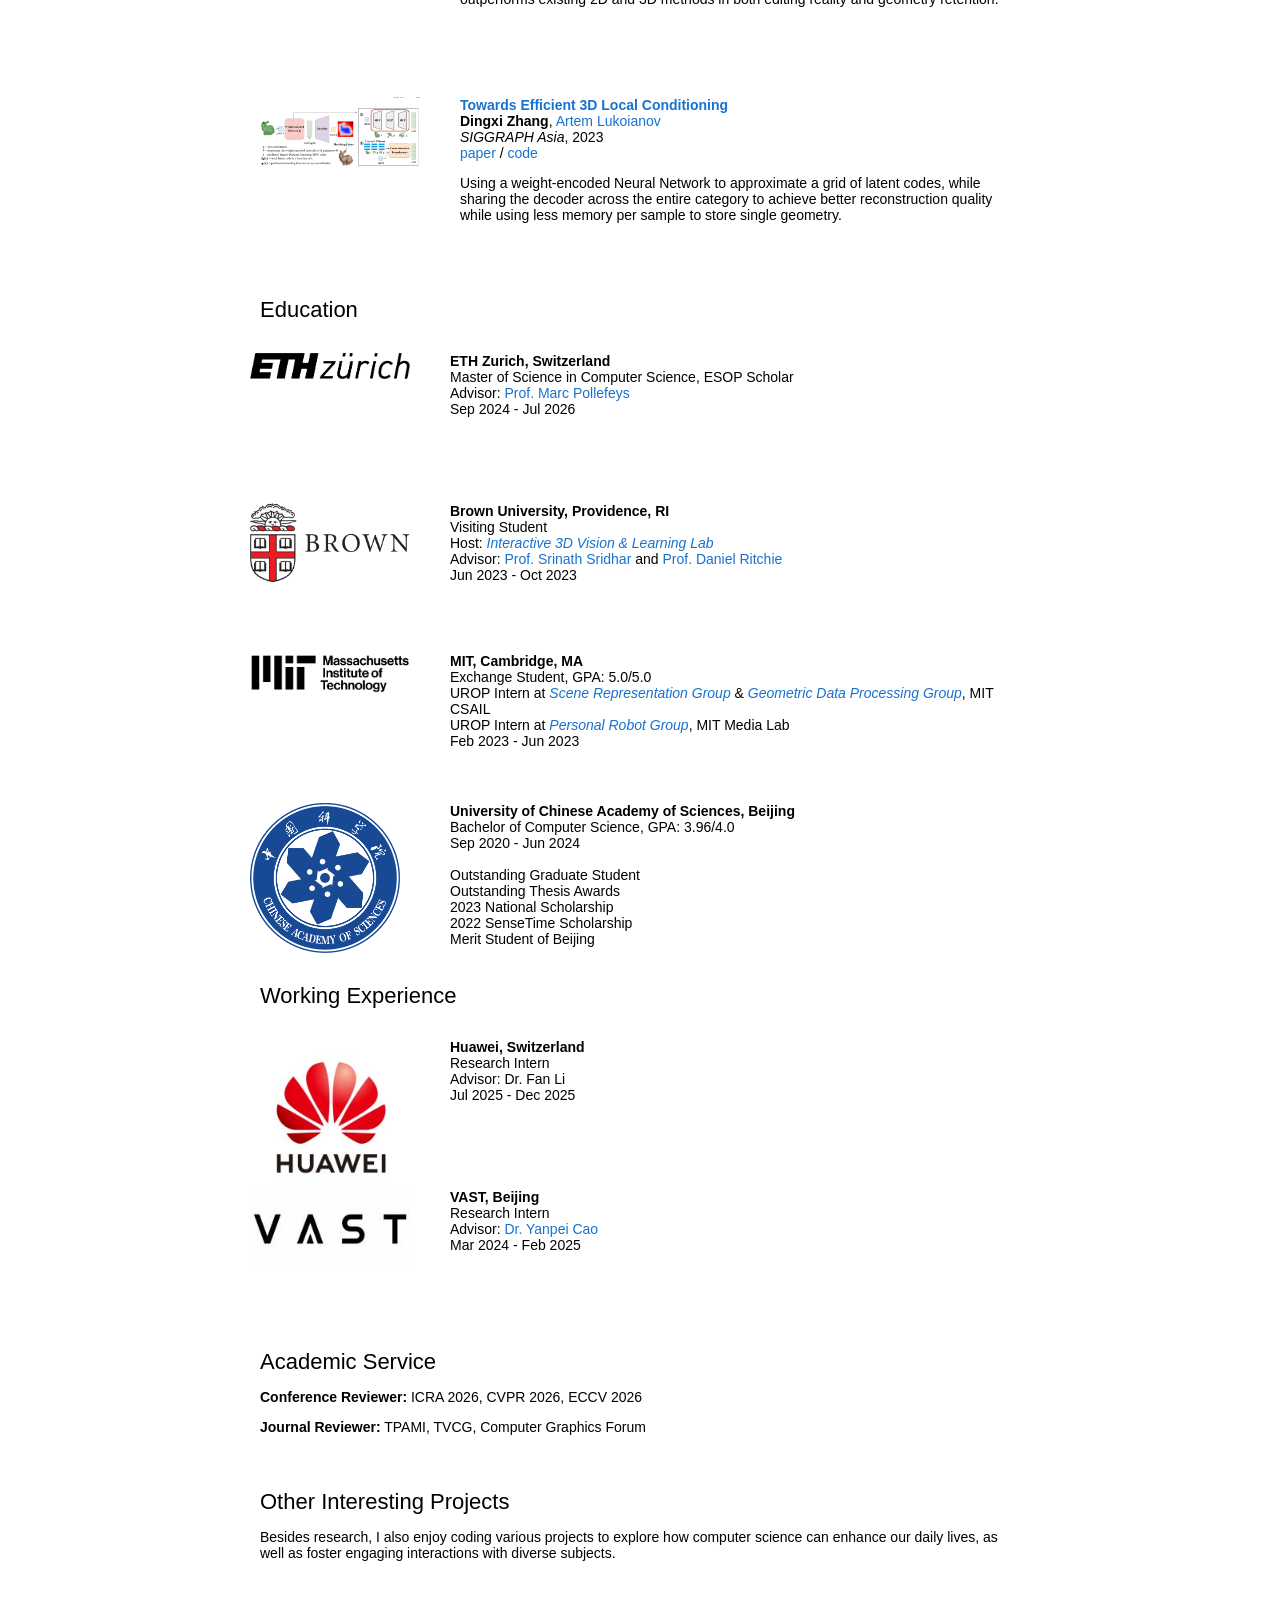
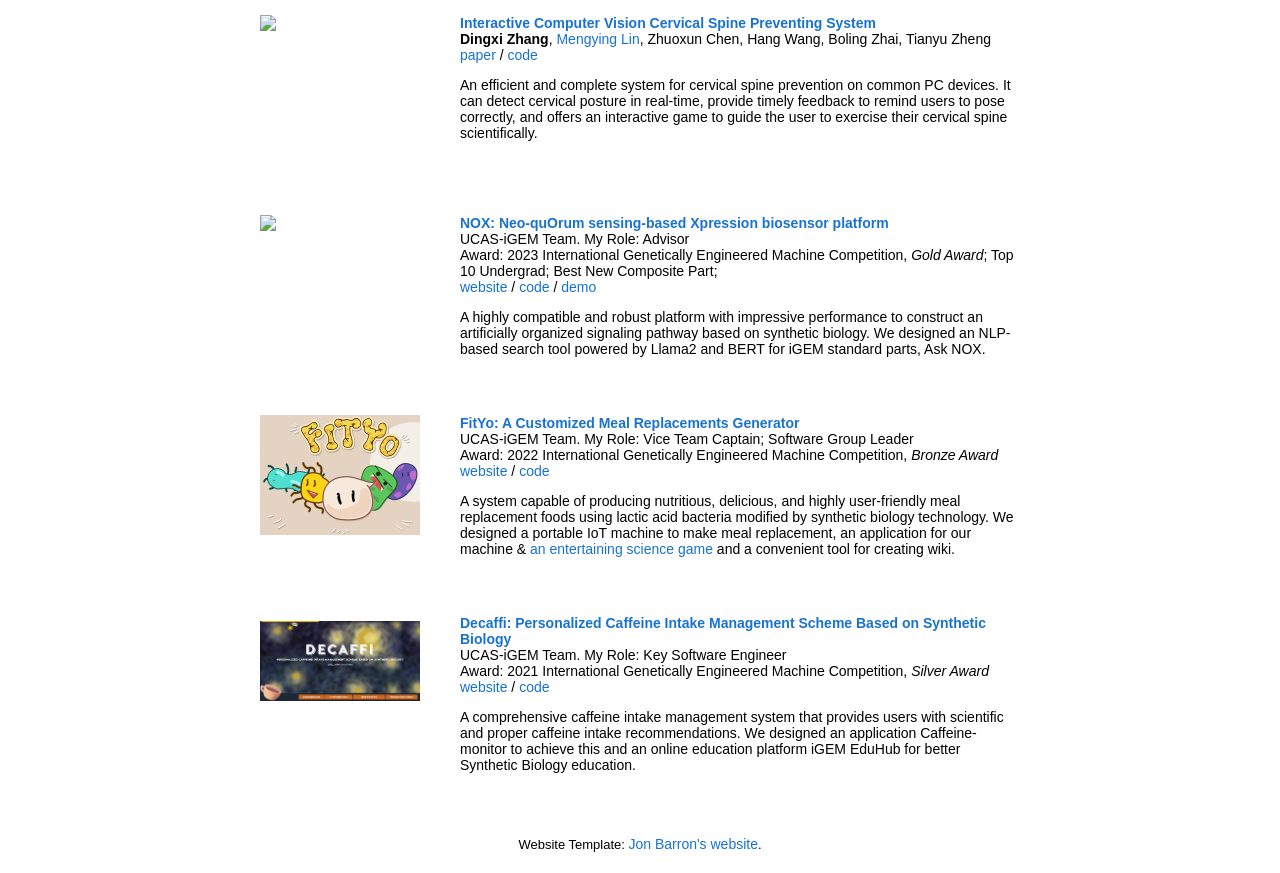
==== commit 15866096: "update eccv pub" ====
--- a/index.html
+++ b/index.html
@@ -27,10 +27,14 @@
                   <p class="name" style="text-align: center;">
                     Dingxi Zhang
                   </p>
-                  <p>Hi!! I'm Dingxi Zhang (张丁夕), a Master's student in Computer Science at ETH Zurich.
-                    My research focuses on 3D vision, computer graphics, and generative models.
-                    Currently, I am working on research projects in <a href="https://cvg.ethz.ch/">Computer Vision and
-                      Geometry Group</a> led by <a href="https://people.inf.ethz.ch/pomarc/">Prof. Marc Pollefeys</a>.
+                  <p>Hi!! I'm Dingxi Zhang (张丁夕), an incoming <a href="https://learning-systems.org/">CLS</a> PhD student jointly advised by
+                    <a href="https://people.inf.ethz.ch/pomarc/">Prof. Marc Pollefeys</a> (ETH Zurich,
+                    <a href="https://cvg.ethz.ch/">CVG</a>) and
+                    <a href="https://www.mpi-inf.mpg.de/departments/computer-vision-and-machine-learning/people/bernt-schiele">Prof.
+                      Bernt Schiele</a> (<a href="https://www.mpi-inf.mpg.de/home">Max Planck Institute for Informatics</a>). 
+                    
+                    
+                      I obtained my Master's in Computer Science at ETH Zurich, supported by <a href="https://ethz.ch/students/en/studies/financial/scholarships/excellencescholarship.html">ESOP scholarship</a>.
                     Previously, I completed my undergraduate studies at the University of Chinese Academy of Sciences,
                     where I worked with <a href="http://geometrylearning.com/lin/">Prof. Lin Gao</a> and
                     <a href="https://people.ucas.edu.cn/~sgshan?language=en">Prof. Shiguang Shan</a> at the Institute of
@@ -47,7 +51,7 @@
                     <a href="data/Dingxi Zhang_CV.pdf">CV</a> &nbsp;/&nbsp;
                     <a href="https://github.com/Kristen-Z/">Github</a> &nbsp;/&nbsp;
                     <a href="https://scholar.google.com/citations?user=Z444Ix8AAAAJ">Google Scholar</a> &nbsp;/&nbsp;
-                    <a href="https://www.linkedin.com/in/dingxi-zhang-211721331/">Linkedln</a> &nbsp;/&nbsp;
+                    <a href="https://www.linkedin.com/in/dingxi-zhang-211721331/">LinkedIn</a> &nbsp;/&nbsp;
                     <a href="https://x.com/dingxi39482">X</a>
                   </p>
                 </td>
@@ -67,7 +71,7 @@
                 <td style="padding:20px;width:100%;vertical-align:middle">
                   <h2>Research</h2>
                   <p>
-                    My research interests are 3D vision, graphics and machine learning.
+                    My research interests are 3D vision, graphics and robotics.
                     Specifically, my current focus centers on developing efficient neural representations and devising
                     user-friendly and effective methods for interacting with 3D objects and scenes. </p>
                 </td>
@@ -78,6 +82,55 @@
           <table
             style="width:100%;border:0px;border-spacing:0px;border-collapse:separate;margin-right:auto;margin-left:auto;">
             <tbody>
+
+              <tr onmouseout="comind_stop()" onmouseover="comind_start()">
+                <td style="padding:20px;width:25%;vertical-align:middle">
+                  <div class="one">
+                    <div class="two" id='comind_image'>
+                      <img src='images/comind.png' width="160">
+                    </div>
+                    <img src='images/comind.png' width="160">
+                  </div>
+                  <script type="text/javascript">
+                    function comind_start() {
+                      document.getElementById('comind_image').style.opacity = "1";
+                    }
+
+                    function comind_stop() {
+                      document.getElementById('comind_image').style.opacity = "0";
+                    }
+                    comind_stop()
+                  </script>
+                </td>
+                <td style="padding:20px;width:75%;vertical-align:top;">
+                  <a href="https://comind.ethz.ch/">
+                    <span class="papertitle">CoMind: Understanding Collaborative Human Activity from Multiple Minds and
+                      Views</span>
+                  </a>
+                  <br>
+                  <a href="https://scholar.google.com/citations?user=BjEdv_AAAAAJ&hl=en">Alexey Gavryushin*</a>,
+                  <strong>Dingxi Zhang*</strong>,
+                  <a href="https://troyehuang.github.io/">Zhao Huang*</a>,
+                  <a href="https://alexdelitzas.github.io/">Alexandros Delitzas</a>,
+                  Jiaqi Chen,
+                  Ben Ellis,
+                  Cedric Zöllner,
+                  <a href="https://manthan99.github.io/">Manthan Patel</a>,
+                  <a href="https://manuelkaufmann.ch/">Manuel Kaufmann</a>,
+                  <a href="https://people.inf.ethz.ch/marc.pollefeys/">Marc Pollefeys</a>,
+                  <a href="https://xiwang1212.github.io/homepage/">Xi Wang</a>
+                  <br>
+                  <em>ECCV</em>, 2026
+                  <br>
+                  <a href="https://comind.ethz.ch/">project</a>
+                  <p></p>
+                  <p>
+                    A dual-view egocentric benchmark for collaborative human activity understanding, capturing
+                    synchronized head-mounted video from two participants along with dense 3D scene reconstructions
+                    and high-resolution object scans across three social-reasoning tasks.
+                  </p>
+                </td>
+              </tr>
 
               <tr onmouseout="megaflow_stop()" onmouseover="megaflow_start()">
                 <td style="padding:20px;width:25%;vertical-align:middle">
@@ -108,7 +161,7 @@
                   <a href="https://people.inf.ethz.ch/marc.pollefeys/">Marc Pollefeys</a>,
                   <a href="https://haofeixu.github.io/">Haofei Xu</a>
                   <br>
-                  <em>arXiv preprint</em>, 2026
+                  <em>ECCV</em>, 2026
                   <br>
                   <a href="https://arxiv.org/abs/2603.25739">paper</a> / <a
                     href="https://kristen-z.github.io/projects/megaflow/">project</a> / <a
@@ -151,7 +204,7 @@
                   <a href="https://people.wgtn.ac.nz/fanglue.zhang">Fang-Lue Zhang</a>,
                   <a href="https://lynnho.github.io/">Zhenliang He</a>,
                   <a href="https://people.ucas.edu.cn/~sgshan">Shiguang Shan</a>,
-                  <a href="http://www.geometrylearning.com/lin/">Lin Gao*</a>
+                  <a href="http://www.geometrylearning.com/lin/">Lin Gao</a>
                   <br>
                   <em>TPAMI</em>, 2025
                   <br>
@@ -242,7 +295,7 @@
                   <strong>Dingxi Zhang</strong>,
                   <a href="https://people.ucas.edu.cn/~yaran?language=en">Yaran Chen*</a>,
                   Haoran Liu,
-                  <a href="https://people.ucas.ac.cn/~zhaodongbin?language=en">Dongbin Zhao</a>,
+                  <a href="https://people.ucas.ac.cn/~zhaodongbin?language=en">Dongbin Zhao</a>
                   <br>
                   <em>IROS</em>, 2025 (<span style="color: #f70505;">Oral</span>)
                   <br>
@@ -282,7 +335,7 @@
                   Xiao-Juan Li,
                   <strong>Dingxi Zhang</strong>,
                   <a href="http://people.geometrylearning.com/csy/">Shu-Yu Chen</a>,
-                  <a href="http://people.geometrylearning.com/lfl/">Feng-Lin Liu</a>,
+                  <a href="http://people.geometrylearning.com/lfl/">Feng-Lin Liu</a>
                   <br>
                   <em>CVPR</em>, 2024
                   <br>
@@ -332,7 +385,7 @@
                   <a href="https://github.com/Kristen-Z/LocalSDF/">code</a>
                   <p></p>
                   <p>
-                    Using an weight-encoded Neural Network to approximate a grid of latent codes, while sharing the
+                    Using a weight-encoded Neural Network to approximate a grid of latent codes, while sharing the
                     decoder across the entire
                     category to achieve better reconstruction quality while using less memory per sample to store single
                     geometry.
@@ -343,13 +396,170 @@
             </tbody>
           </table>
 
-          <!-- EXPERIENCE -->
+          <!-- EDUCATION -->
           <table
             style="width:100%;border:0px;border-spacing:0px;border-collapse:separate;margin-right:auto;margin-left:auto;">
             <tbody>
               <tr>
                 <td style="padding:20px;width:100%;vertical-align:middle">
-                  <h2>Experience</h2>
+                  <h2>Education</h2>
+                </td>
+              </tr>
+            </tbody>
+          </table>
+
+          <table
+            style="width:100%;border:0px;border-spacing:0px;border-collapse:separate;margin-right:auto;margin-left:auto;">
+            <tbody>
+              <tr onmouseout="eth_stop()" onmouseover="eth_start()">
+                <td style="padding:10px;width:25%;vertical-align:middle">
+                  <div class="one" style="height: 130px;">
+                    <div class="two" id='eth_image'>
+                      <img src='images/eth.png' style="width:auto; height:auto; max-width:100%;">
+                    </div>
+                    <img src='images/eth.png' style="width:auto; height:auto; max-width:100%;">
+                  </div>
+                  <script type="text/javascript">
+                    function eth_start() {
+                      document.getElementById('eth_image').style.opacity = "1";
+                    }
+
+                    function eth_stop() {
+                      document.getElementById('eth_image').style.opacity = "0";
+                    }
+                    eth_stop()
+                  </script>
+                </td>
+                <td style="padding:10px;width:75%;vertical-align:top;">
+                  <span class="papertitle">ETH Zurich, Switzerland</span>
+                  <br>
+                  Master of Science in Computer Science, ESOP Scholar
+                  <br>
+                  Advisor: <a href="https://people.inf.ethz.ch/pomarc/">Prof. Marc Pollefeys</a>
+                  <br>
+                  Sep 2024 - Jul 2026
+
+                </td>
+              </tr>
+
+              <tr onmouseout="brown_stop()" onmouseover="brown_start()">
+                <td style="padding:10px;width:25%;vertical-align:middle">
+                  <div class="one" style="height: 130px;">
+                    <div class="two" id='brown_image'>
+                      <img src='images/brown.png' style="width:auto; height:auto; max-width:100%;">
+                    </div>
+                    <img src='images/brown.png' style="width:auto; height:auto; max-width:100%;">
+                  </div>
+                  <script type="text/javascript">
+                    function brown_start() {
+                      document.getElementById('brown_image').style.opacity = "1";
+                    }
+
+                    function brown_stop() {
+                      document.getElementById('brown_image').style.opacity = "0";
+                    }
+                    brown_stop()
+                  </script>
+                </td>
+                <td style="padding:10px;width:75%;vertical-align:top;">
+                  <span class="papertitle">Brown University, Providence, RI</span>
+                  <br>
+                  Visiting Student
+                  <br>
+                  Host: <em><a href="https://ivl.cs.brown.edu/">Interactive 3D Vision & Learning Lab</a></em>
+                  <br>
+                  Advisor: <a href="https://cs.brown.edu/people/ssrinath/">Prof. Srinath Sridhar</a> and <a
+                    href="https://dritchie.github.io/">Prof. Daniel Ritchie</a>
+                  <br>
+                  Jun 2023 - Oct 2023
+
+                </td>
+              </tr>
+
+              <tr onmouseout="mit_stop()" onmouseover="mit_start()">
+                <td style="padding:10px;width:25%;vertical-align:middle">
+                  <div class="one" style="height: 130px;">
+                    <div class="two" id='mit_image'>
+                      <img src='images/mit.png' style="width:auto; height:auto; max-width:100%;">
+                    </div>
+                    <img src='images/mit.png' style="width:auto; height:auto; max-width:100%;">
+                  </div>
+                  <script type="text/javascript">
+                    function mit_start() {
+                      document.getElementById('mit_image').style.opacity = "1";
+                    }
+
+                    function mit_stop() {
+                      document.getElementById('mit_image').style.opacity = "0";
+                    }
+                    mit_stop()
+                  </script>
+                </td>
+                <td style="padding:10px;width:75%;vertical-align:top;">
+                  <span class="papertitle">MIT, Cambridge, MA</span>
+                  <br>
+                  Exchange Student, GPA: 5.0/5.0
+                  <br>
+                  UROP Intern at <em><a href="https://www.scenerepresentations.org/">Scene Representation Group</a></em>
+                  & <em><a href="https://groups.csail.mit.edu/gdpgroup/">Geometric Data Processing Group</a></em>, MIT
+                  CSAIL
+                  <br>
+                  UROP Intern at <em><a href="https://robots.media.mit.edu/">Personal Robot Group</a></em>, MIT Media
+                  Lab
+                  <br>
+                  Feb 2023 - Jun 2023
+
+                </td>
+              </tr>
+
+              <tr onmouseout="ucas_stop()" onmouseover="ucas_start()">
+                <td style="padding:10px;width:25%;vertical-align:middle">
+                  <div class="one" style="height: 150px;">
+                    <div class="two" id='ucas_image'>
+                      <img src='images/ucas.png' style="width:150px; height:auto; max-width:100%;">
+                    </div>
+                    <img src='images/ucas.png' style="width:150px; height:auto; max-width:100%;">
+                  </div>
+                  <script type="text/javascript">
+                    function ucas_start() {
+                      document.getElementById('ucas_image').style.opacity = "1";
+                    }
+
+                    function ucas_stop() {
+                      document.getElementById('ucas_image').style.opacity = "0";
+                    }
+                    ucas_stop()
+                  </script>
+                </td>
+                <td style="padding:10px;width:75%;vertical-align:top;">
+                  <span class="papertitle">University of Chinese Academy of Sciences, Beijing</span>
+                  <br>
+                  Bachelor of Computer Science, GPA: 3.96/4.0
+                  <br>
+                  Sep 2020 - Jun 2024
+                  <br><br>
+                  Outstanding Graduate Student
+                  <br>
+                  Outstanding Thesis Awards
+                  <br>
+                  2023 National Scholarship
+                  <br>
+                  2022 SenseTime Scholarship
+                  <br>
+                  Merit Student of Beijing
+                </td>
+              </tr>
+
+            </tbody>
+          </table>
+
+          <!-- INDUSTRY -->
+          <table
+            style="width:100%;border:0px;border-spacing:0px;border-collapse:separate;margin-right:auto;margin-left:auto;">
+            <tbody>
+              <tr>
+                <td style="padding:20px;width:100%;vertical-align:middle">
+                  <h2>Working Experience</h2>
                 </td>
               </tr>
             </tbody>
@@ -420,114 +630,6 @@
                 </td>
               </tr>
 
-              <tr onmouseout="brown_stop()" onmouseover="brown_start()">
-                <td style="padding:10px;width:25%;vertical-align:middle">
-                  <div class="one" style="height: 130px;">
-                    <div class="two" id='brown_image'>
-                      <img src='images/brown.png' style="width:auto; height:auto; max-width:100%;">
-                    </div>
-                    <img src='images/brown.png' style="width:auto; height:auto; max-width:100%;">
-                  </div>
-                  <script type="text/javascript">
-                    function brown_start() {
-                      document.getElementById('brown_image').style.opacity = "1";
-                    }
-
-                    function brown_stop() {
-                      document.getElementById('brown_image').style.opacity = "0";
-                    }
-                    brown_stop()
-                  </script>
-                </td>
-                <td style="padding:10px;width:75%;vertical-align:top;">
-                  <span class="papertitle">Brown University, Providence, RI</span>
-                  <br>
-                  Visiting Student
-                  <br>
-                  Host: <em><a href="https://ivl.cs.brown.edu/">Interactive 3D Vison & Learning Lab</a></em>
-                  <br>
-                  Advisor: <a href="https://cs.brown.edu/people/ssrinath/">Prof. Srinath Sridhar</a> and <a
-                    href="https://dritchie.github.io/">Prof. Daniel Ritchie</a>
-                  <br>
-                  Jun 2023 - Oct 2023
-
-                </td>
-              </tr>
-
-              <tr onmouseout="mit_stop()" onmouseover="mit_start()">
-                <td style="padding:10px;width:25%;vertical-align:middle">
-                  <div class="one" style="height: 130px;">
-                    <div class="two" id='mit_image'>
-                      <img src='images/mit.png' style="width:auto; height:auto; max-width:100%;">
-                    </div>
-                    <img src='images/mit.png' style="width:auto; height:auto; max-width:100%;">
-                  </div>
-                  <script type="text/javascript">
-                    function mit_start() {
-                      document.getElementById('mit_image').style.opacity = "1";
-                    }
-
-                    function mit_stop() {
-                      document.getElementById('mit_image').style.opacity = "0";
-                    }
-                    mit_stop()
-                  </script>
-                </td>
-                <td style="padding:10px;width:75%;vertical-align:top;">
-                  <span class="papertitle">MIT, Cambridge, MA</span>
-                  <br>
-                  Exchange Student, GPA: 5.0/5.0
-                  <br>
-                  UROP Intern at <em><a href="https://www.scenerepresentations.org/">Scene Representation Group</a></em>
-                  & <em><a href="https://groups.csail.mit.edu/gdpgroup/">Geometric Data Processing Group</a></em>, MIT
-                  CSAIL
-                  <br>
-                  UROP Intern at <em><a href="https://robots.media.mit.edu/">Personal Robot Group</a></em>, MIT Media
-                  Lab
-                  <br>
-                  Feb 2023 - Jun 2023
-
-                </td>
-              </tr>
-
-              <tr onmouseout="ucas_stop()" onmouseover="ucas_start()">
-                <td style="padding:10px;width:25%;vertical-align:middle">
-                  <div class="one" style="height: 150px;">
-                    <div class="two" id='ucas_image'>
-                      <img src='images/ucas.png' style="width:150px; height:auto; max-width:100%;">
-                    </div>
-                    <img src='images/ucas.png' style="width:150px; height:auto; max-width:100%;">
-                  </div>
-                  <script type="text/javascript">
-                    function ucas_start() {
-                      document.getElementById('ucas_image').style.opacity = "1";
-                    }
-
-                    function ucas_stop() {
-                      document.getElementById('ucas_image').style.opacity = "0";
-                    }
-                    ucas_stop()
-                  </script>
-                </td>
-                <td style="padding:10px;width:75%;vertical-align:top;">
-                  <span class="papertitle">University of Chinese Academy of Sciences, Beijing</span>
-                  <br>
-                  Bachelor of Compute Science, GPA: 3.96/4.0
-                  <br>
-                  Sep 2020 - Jun 2024
-                  <br><br>
-                  Outstanding Graduate Student
-                  <br>
-                  Outstanding Thesis Awards
-                  <br>
-                  2023 National Scholarship
-                  <br>
-                  2022 SenseTime Scholarship
-                  <br>
-                  Merit Student of Beijing
-                </td>
-              </tr>
-
             </tbody>
           </table>
 
@@ -538,7 +640,8 @@
               <tr>
                 <td style="padding:20px;width:100%;vertical-align:middle">
                   <h2>Academic Service</h2>
-                  <p><strong>Conference Reviewer:</strong> ICRA 2026, CVPR 2026</p>
+                  <p><strong>Conference Reviewer:</strong> ICRA 2026, CVPR 2026, ECCV 2026</p>
+                  <p><strong>Journal Reviewer:</strong> TPAMI, TVCG, Computer Graphics Forum</p>
                 </td>
               </tr>
             </tbody>
@@ -598,9 +701,10 @@
                   <a href="https://github.com/Cassie-Lim/pose_eval">code</a>
                   <p></p>
                   <p>
-                    An efficient and complete system for cervical spine prevention on common PC device,
-                    it can detect cervical posture in real-time, provide timely feedback to remind users to pose
-                    correctly and an interactive game to guide the user to exercise their cervical spine scientifically.
+                    An efficient and complete system for cervical spine prevention on common PC devices.
+                    It can detect cervical posture in real-time, provide timely feedback to remind users to pose
+                    correctly, and offers an interactive game to guide the user to exercise their cervical spine
+                    scientifically.
 
                   </p>
                 </td>
@@ -644,7 +748,7 @@
                   <p>
                     A highly compatible and robust platform with impressive performance to construct an artificially
                     organized signaling pathway based on synthetic biology.
-                    We designed a NLP-based search tool Powered by Llama2 and BERT for iGEM standard parts, Ask NOX.
+                    We designed an NLP-based search tool powered by Llama2 and BERT for iGEM standard parts, Ask NOX.
                   </p>
                 </td>
               </tr>
@@ -682,9 +786,9 @@
                   <a href="https://gitlab.igem.org/2022/software-tools/ucas-china">code</a>
                   <p></p>
                   <p>
-                    A system capable of producing nutritious, delicious, and highly user-free meal replacement foods by
-                    lactic acid bacteria modified by synthetic biology technology.
-                    We design a portable IoT machine to make meal replacement, an application for our machine & <a
+                    A system capable of producing nutritious, delicious, and highly user-friendly meal replacement
+                    foods using lactic acid bacteria modified by synthetic biology technology.
+                    We designed a portable IoT machine to make meal replacement, an application for our machine & <a
                       href="https://2022.igem.wiki/ucas-china/oh-my-gut-en">an entertaining science
                       game</a> and a convenient tool for creating wiki.
                   </p>
@@ -725,9 +829,9 @@
                   <a href="https://github.com/igemsoftware2021/UCAS_China">code</a>
                   <p></p>
                   <p>
-                    A comprehensive caffeine intake management system and provide users with scientific and proper
+                    A comprehensive caffeine intake management system that provides users with scientific and proper
                     caffeine intake recommendations.
-                    We design an application Caffeine-monitor to achieve this and an online education platform iGEM
+                    We designed an application Caffeine-monitor to achieve this and an online education platform iGEM
                     EduHub for better Synthetic Biology education.
                   </p>
                 </td>
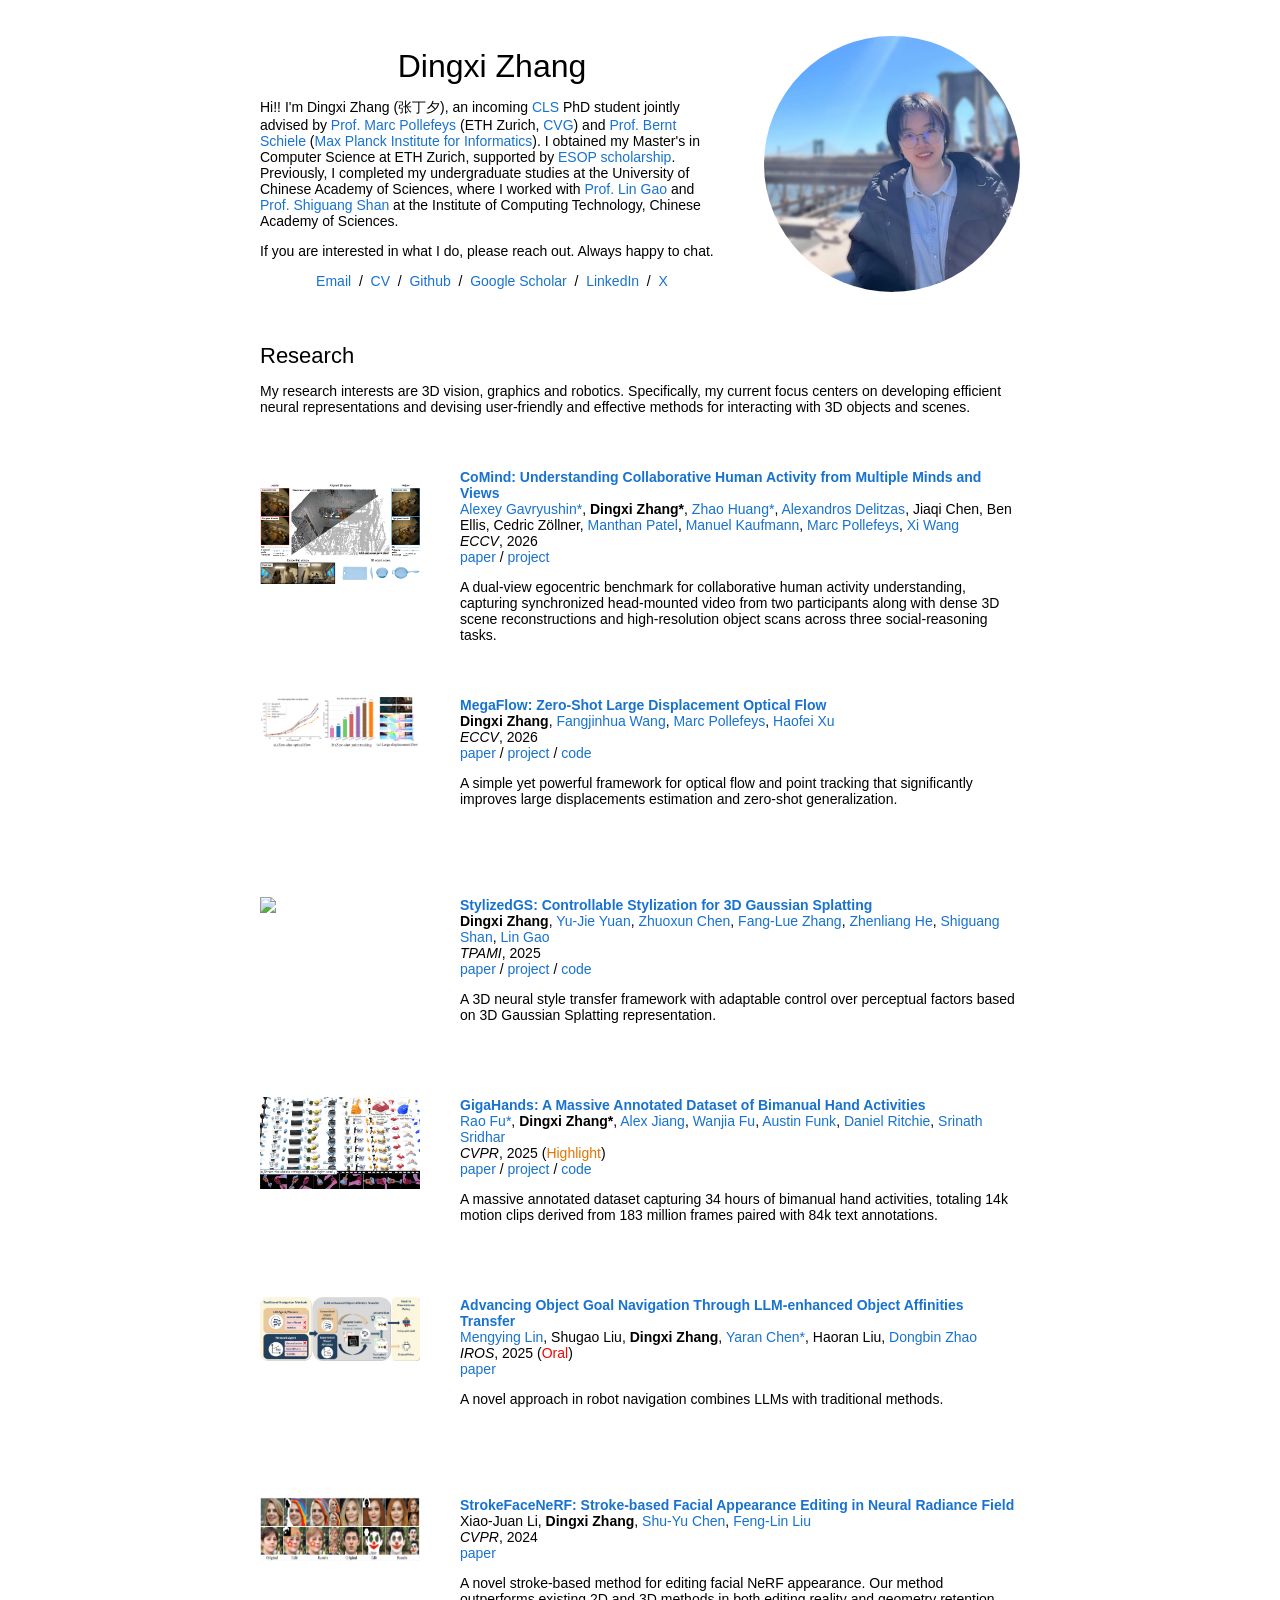
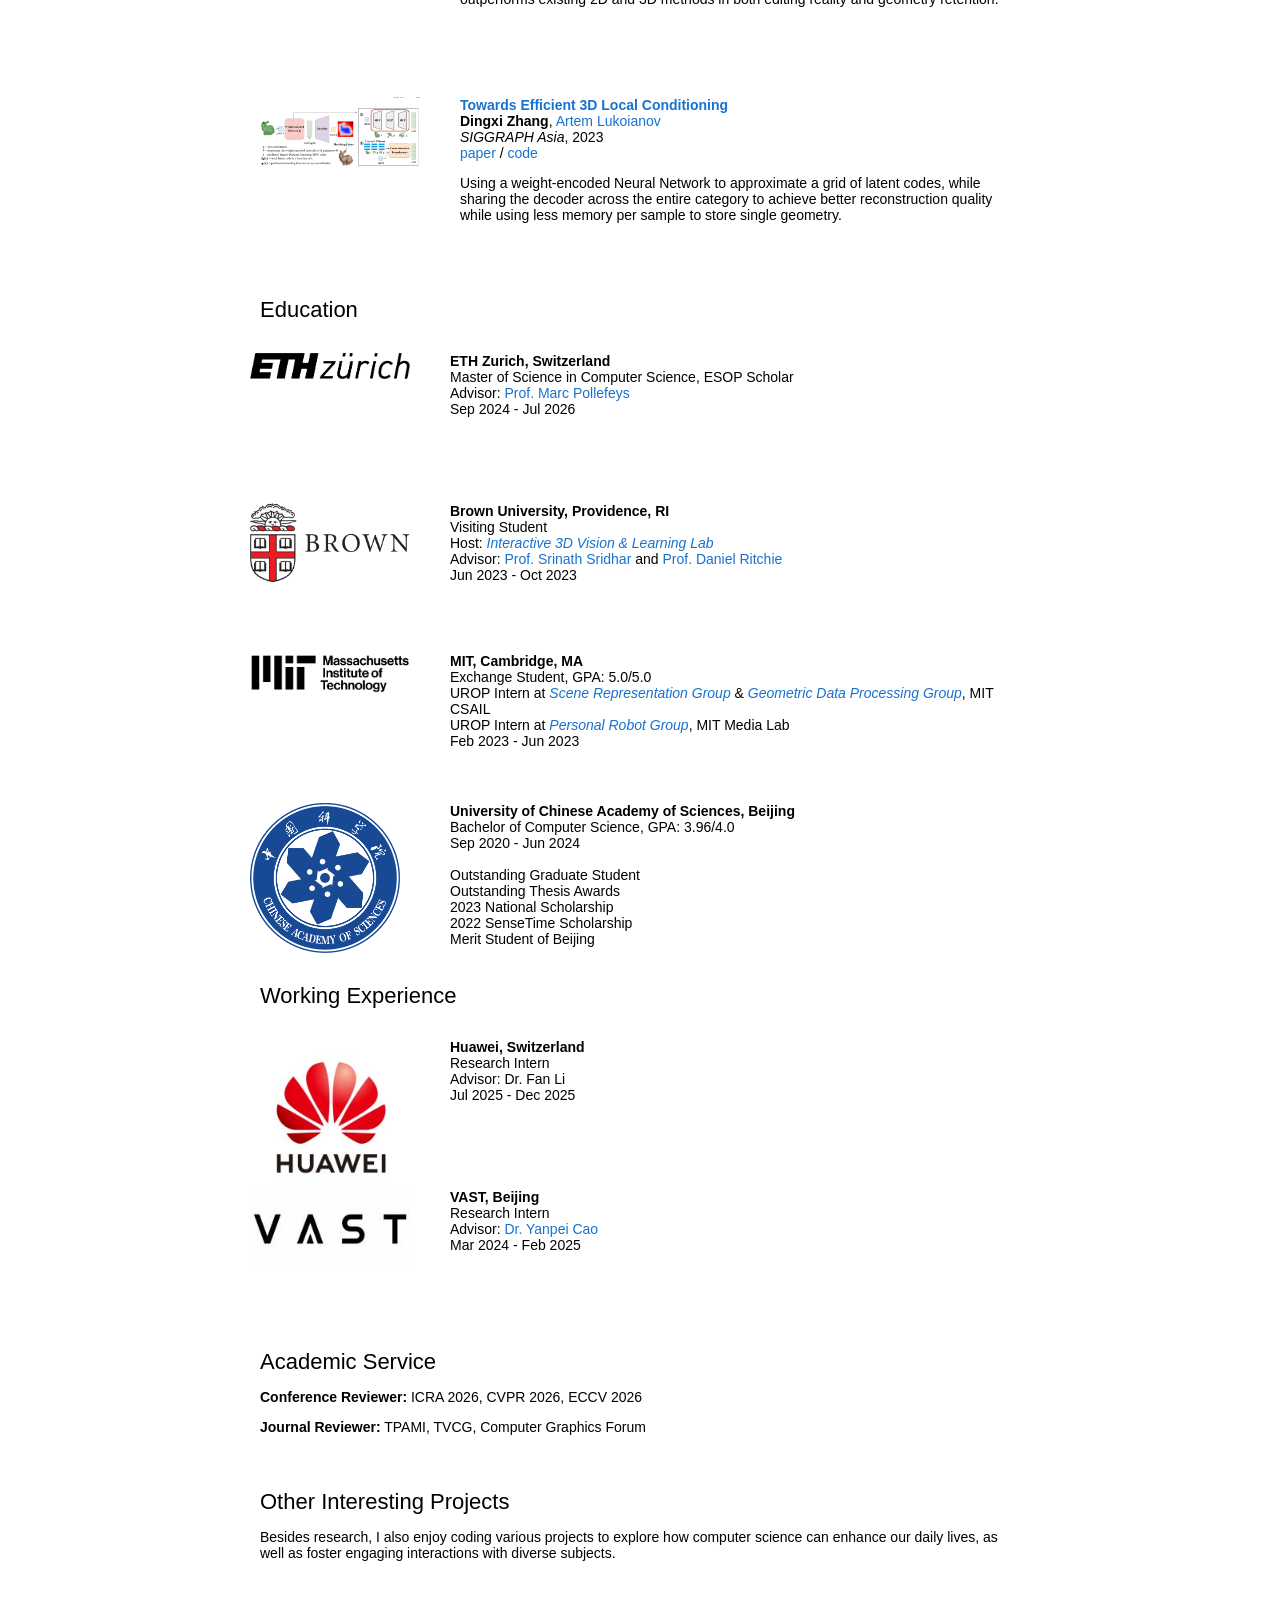
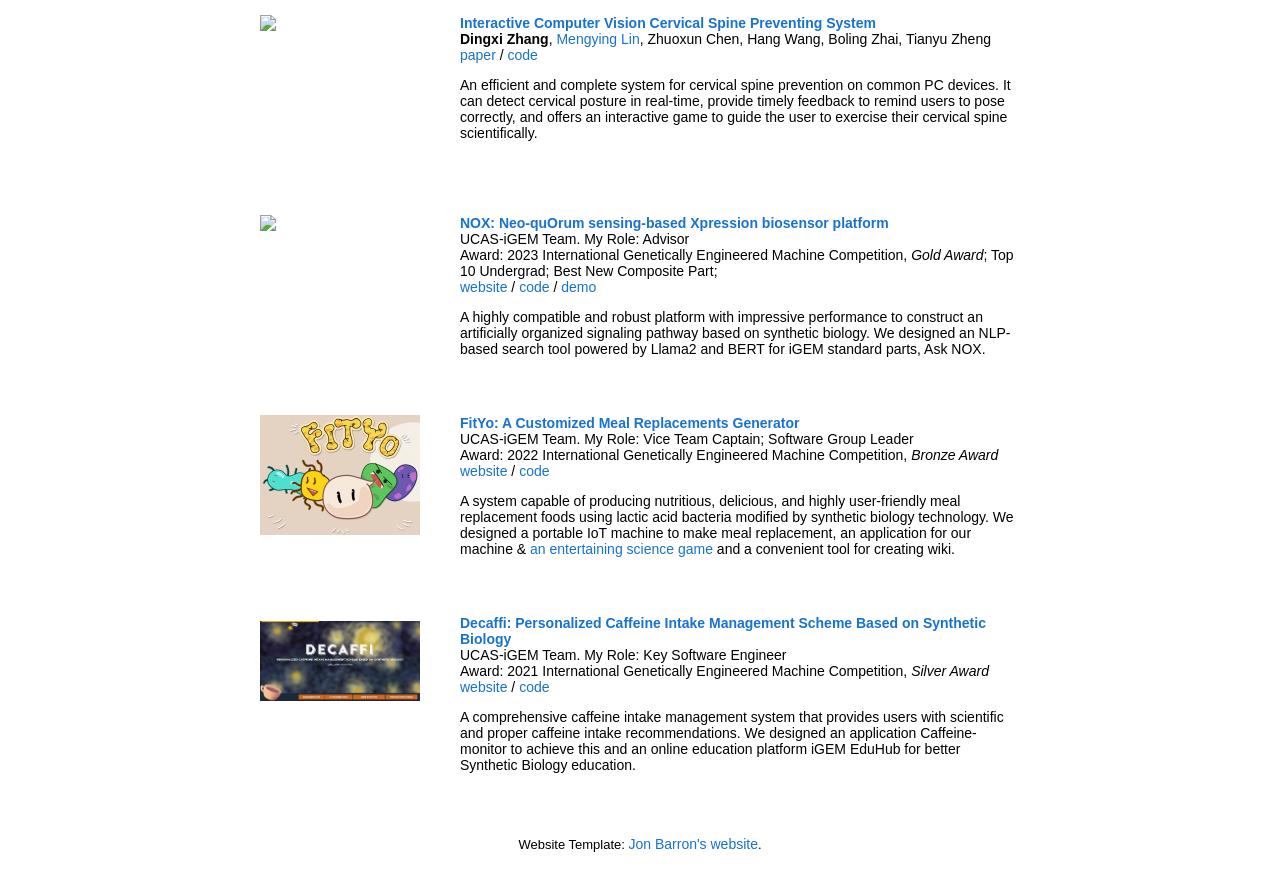
==== commit 91e63ab3: "add comind paper link" ====
--- a/index.html
+++ b/index.html
@@ -122,7 +122,8 @@
                   <br>
                   <em>ECCV</em>, 2026
                   <br>
-                  <a href="https://comind.ethz.ch/">project</a>
+                  <a href="https://arxiv.org/pdf/2607.06691">paper</a> / <a href="https://comind.ethz.ch/">project</a>
+
                   <p></p>
                   <p>
                     A dual-view egocentric benchmark for collaborative human activity understanding, capturing
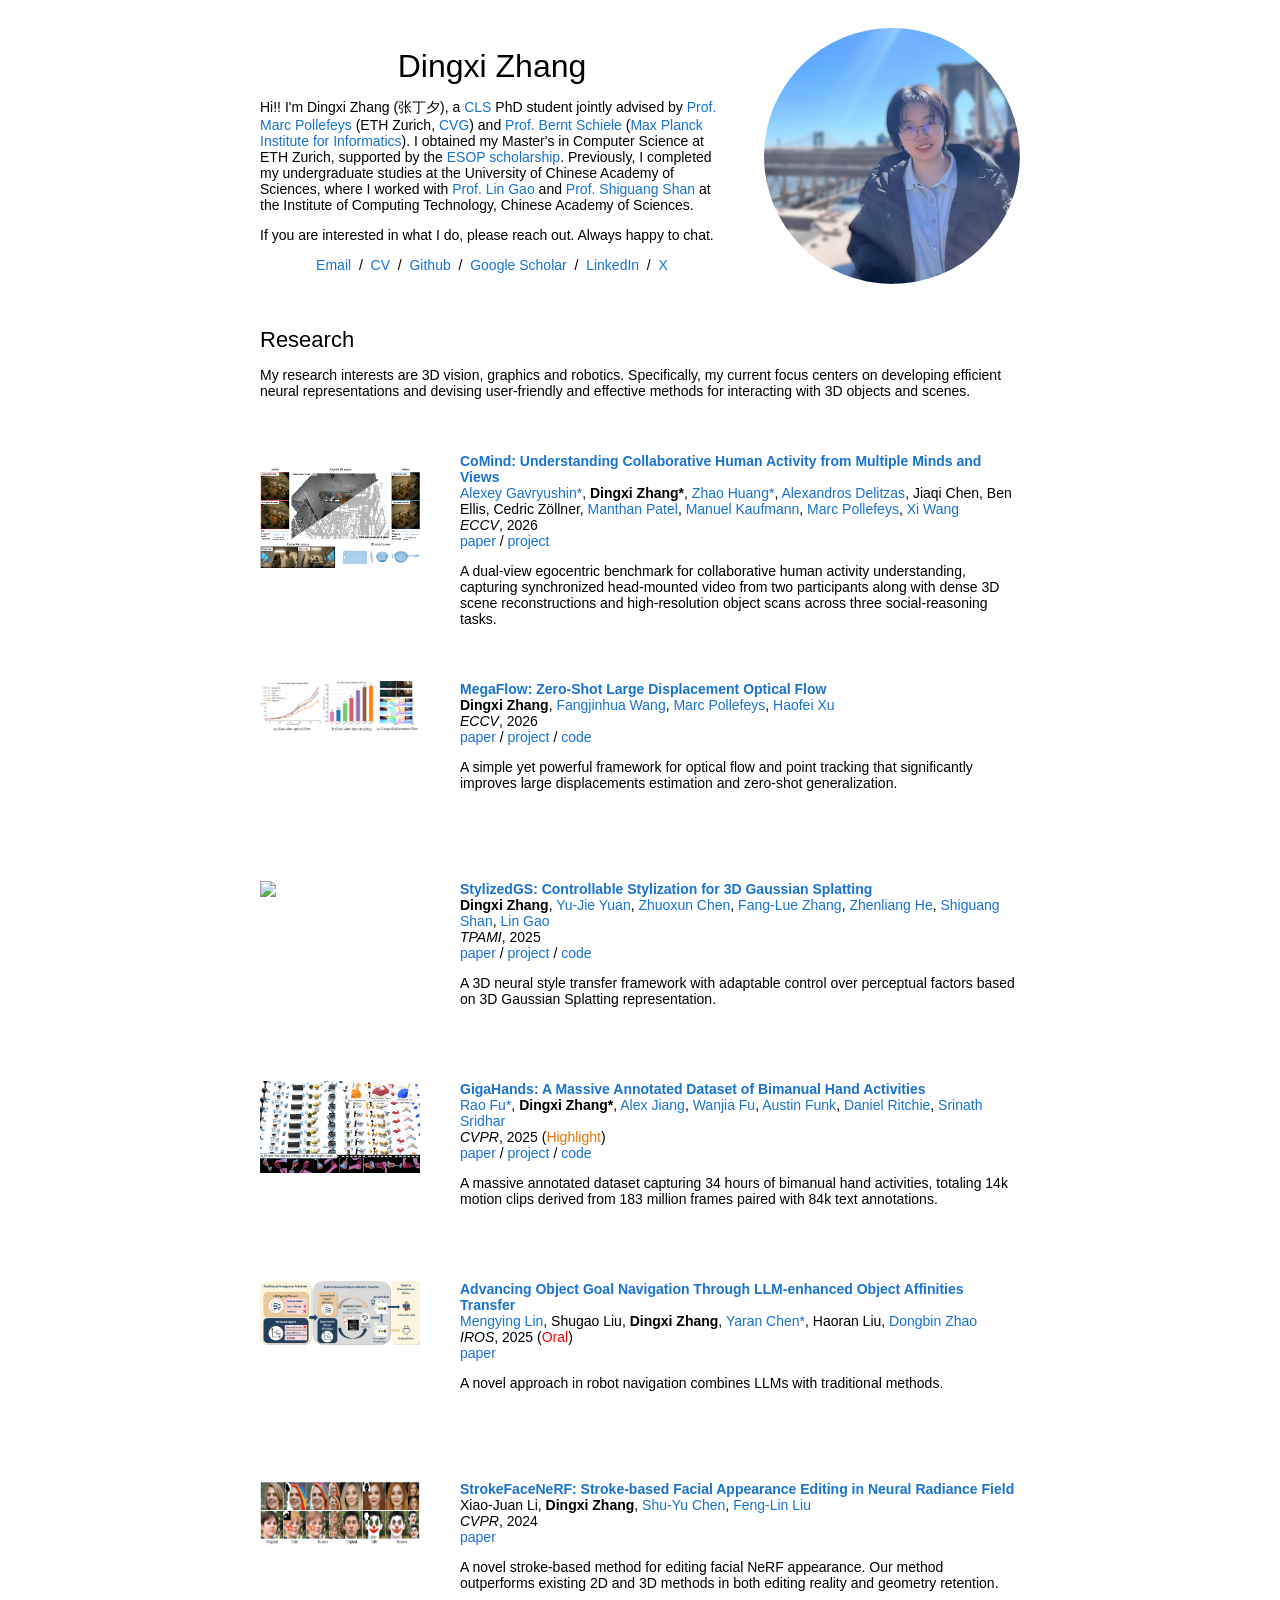
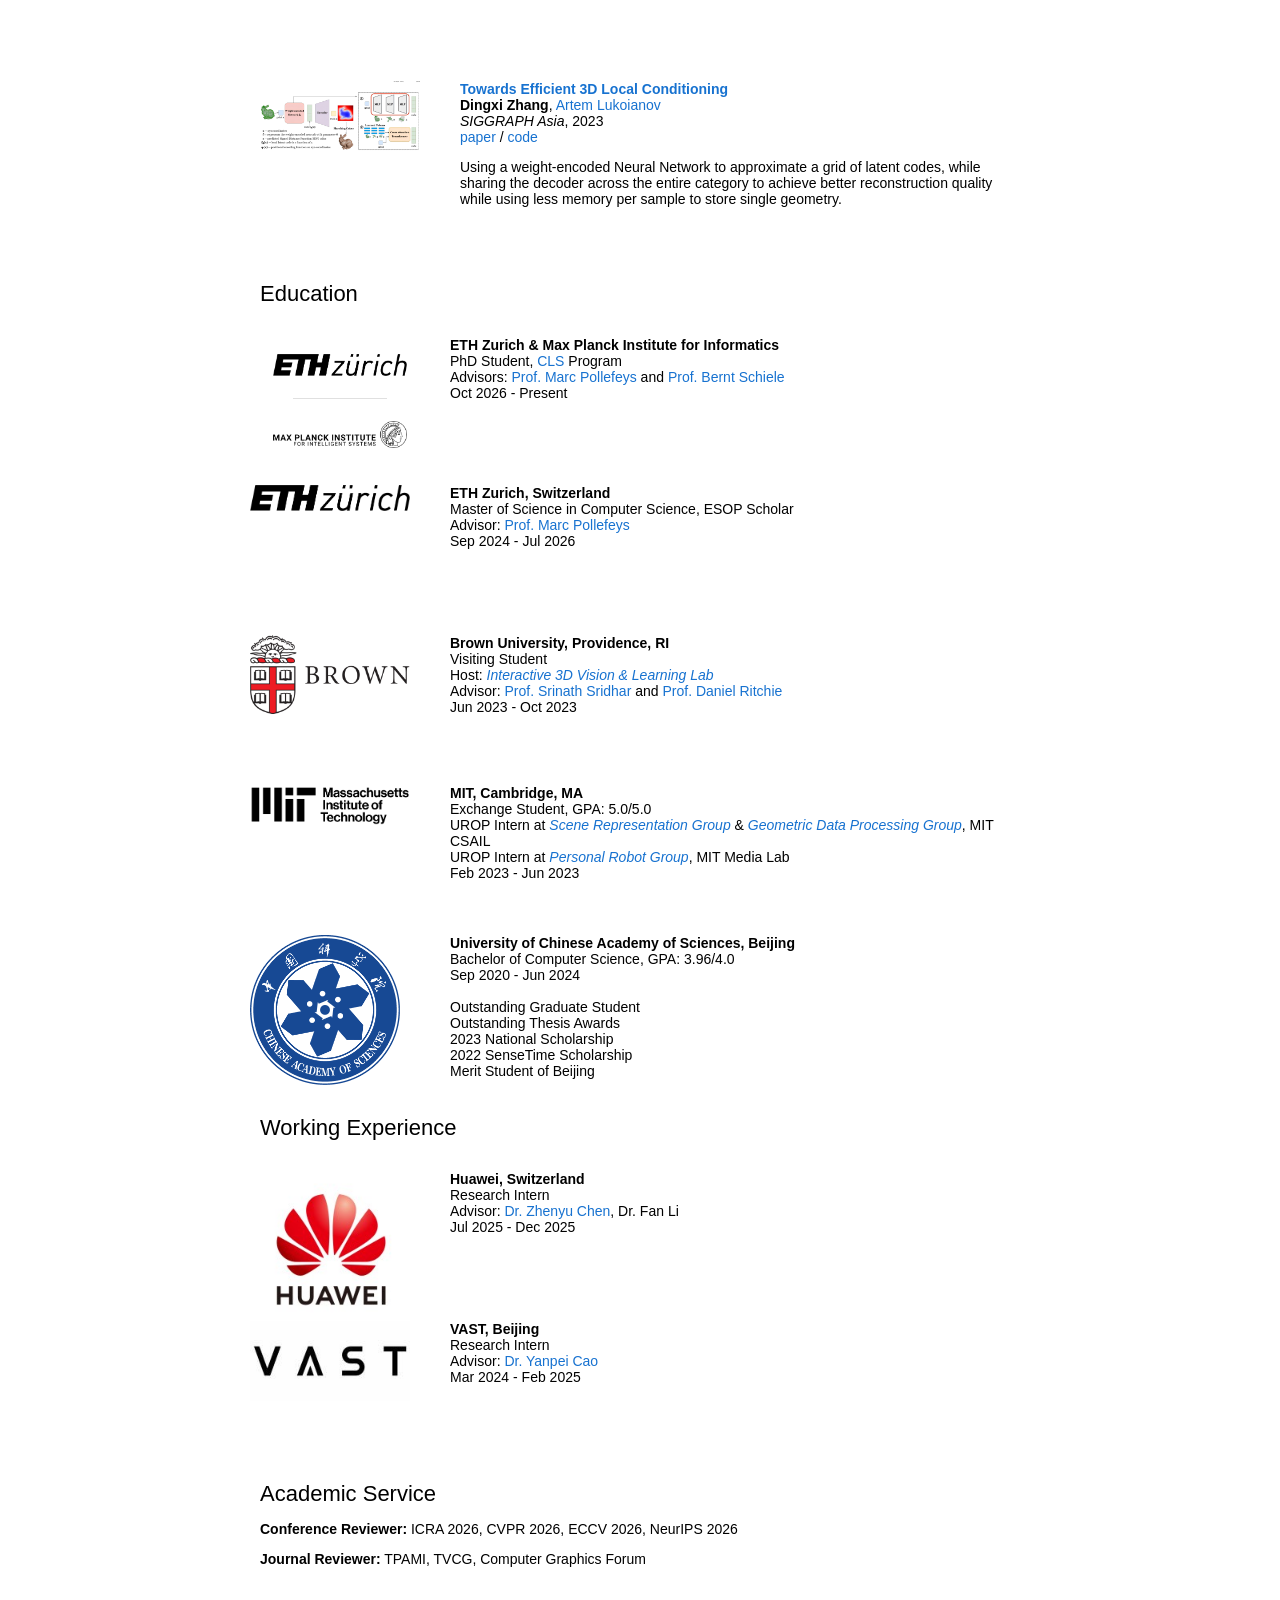
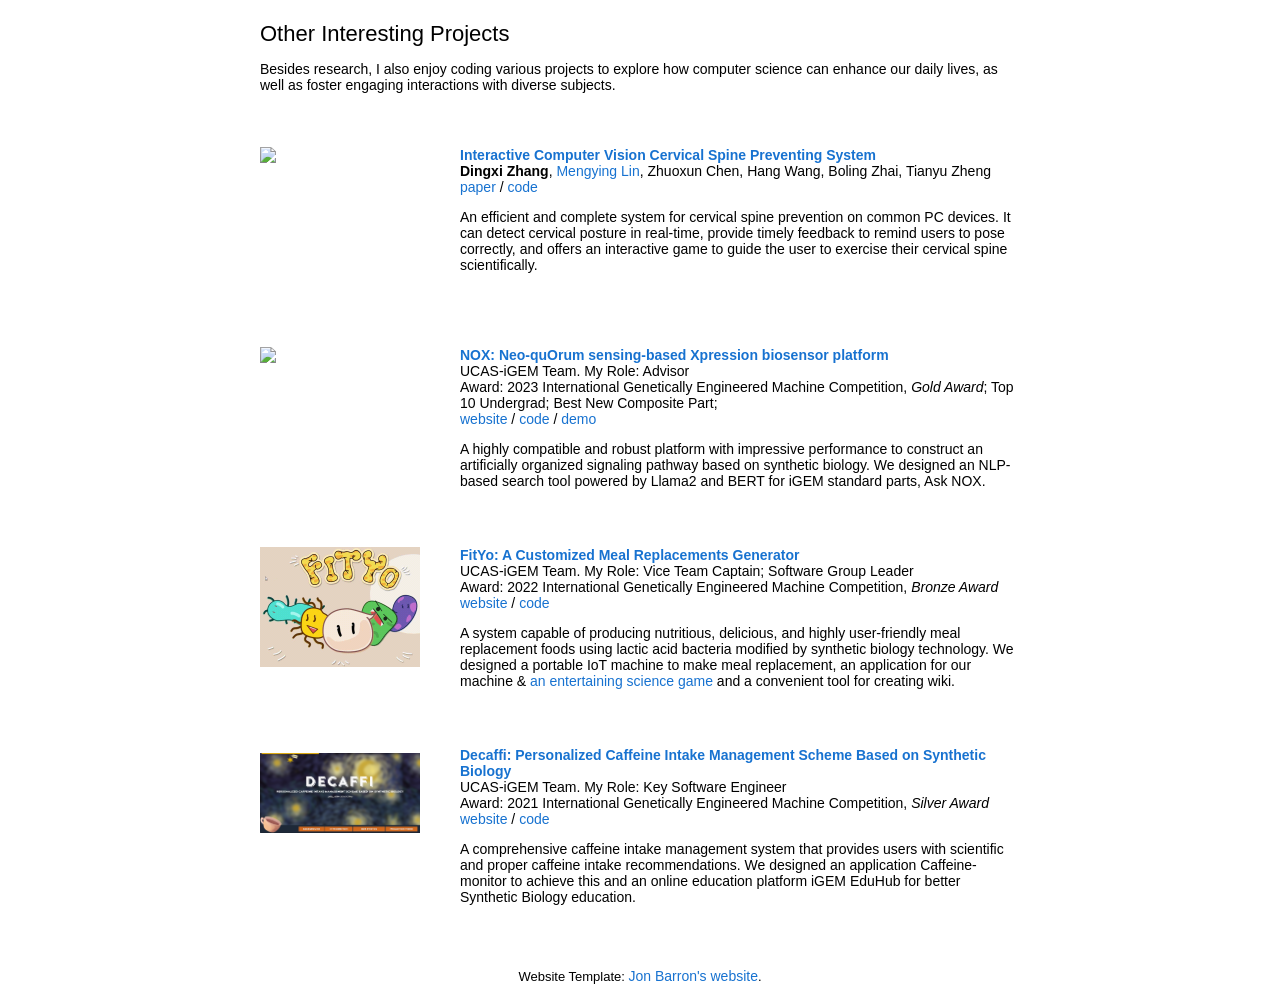
==== commit 592f81c9: "update intro, education, and megaflow project page" ====
--- a/index.html
+++ b/index.html
@@ -27,19 +27,21 @@
                   <p class="name" style="text-align: center;">
                     Dingxi Zhang
                   </p>
-                  <p>Hi!! I'm Dingxi Zhang (张丁夕), an incoming <a href="https://learning-systems.org/">CLS</a> PhD student jointly advised by
+                  <p>Hi!! I'm Dingxi Zhang (张丁夕), a <a href="https://learning-systems.org/">CLS</a> PhD student
+                    jointly advised by
                     <a href="https://people.inf.ethz.ch/pomarc/">Prof. Marc Pollefeys</a> (ETH Zurich,
                     <a href="https://cvg.ethz.ch/">CVG</a>) and
                     <a href="https://www.mpi-inf.mpg.de/departments/computer-vision-and-machine-learning/people/bernt-schiele">Prof.
-                      Bernt Schiele</a> (<a href="https://www.mpi-inf.mpg.de/home">Max Planck Institute for Informatics</a>). 
-                    
-                    
-                      I obtained my Master's in Computer Science at ETH Zurich, supported by <a href="https://ethz.ch/students/en/studies/financial/scholarships/excellencescholarship.html">ESOP scholarship</a>.
+                      Bernt Schiele</a> (<a href="https://www.mpi-inf.mpg.de/home">Max Planck Institute for
+                      Informatics</a>).
+                    I obtained my Master's in Computer Science at ETH Zurich, supported by the
+                    <a
+                      href="https://ethz.ch/students/en/studies/financial/scholarships/excellencescholarship.html">ESOP
+                      scholarship</a>.
                     Previously, I completed my undergraduate studies at the University of Chinese Academy of Sciences,
                     where I worked with <a href="http://geometrylearning.com/lin/">Prof. Lin Gao</a> and
                     <a href="https://people.ucas.edu.cn/~sgshan?language=en">Prof. Shiguang Shan</a> at the Institute of
                     Computing Technology, Chinese Academy of Sciences.
-
                   </p>
                   <p>
                     If you are interested in what I do, please reach out. Always happy to chat.
@@ -412,6 +414,32 @@
           <table
             style="width:100%;border:0px;border-spacing:0px;border-collapse:separate;margin-right:auto;margin-left:auto;">
             <tbody>
+              <tr>
+                <td style="padding:15px;width:25%;vertical-align:middle">
+                  <div
+                    style="display:flex; flex-direction:column; align-items:center; justify-content:center; gap:22px; padding:12px 6px;">
+                    <img src='images/eth.png' alt="ETH Zurich"
+                      style="max-width:85%; max-height:55px; width:auto; height:auto; object-fit:contain;">
+                    <div style="width:60%; height:1px; background:#e0e0e0;"></div>
+                    <img src='images/mpi.png' alt="Max Planck Institute for Informatics"
+                      style="max-width:85%; max-height:55px; width:auto; height:auto; object-fit:contain;">
+                  </div>
+                </td>
+                <td style="padding:10px;width:75%;vertical-align:top;">
+                  <span class="papertitle">ETH Zurich & Max Planck Institute for Informatics</span>
+                  <br>
+                  PhD Student, <a href="https://learning-systems.org/">CLS</a> Program
+                  <br>
+                  Advisors: <a href="https://people.inf.ethz.ch/pomarc/">Prof. Marc Pollefeys</a> and
+                  <a
+                    href="https://www.mpi-inf.mpg.de/departments/computer-vision-and-machine-learning/people/bernt-schiele">Prof.
+                    Bernt Schiele</a>
+                  <br>
+                  Oct 2026 - Present
+
+                </td>
+              </tr>
+
               <tr onmouseout="eth_stop()" onmouseover="eth_start()">
                 <td style="padding:10px;width:25%;vertical-align:middle">
                   <div class="one" style="height: 130px;">
@@ -593,7 +621,7 @@
                   <br>
                   Research Intern
                   <br>
-                  Advisor: Dr. Fan Li
+                  Advisor: <a herf=https://daveredrum.github.io>Dr. Zhenyu Chen</a>, Dr. Fan Li
                   <br>
                   Jul 2025 - Dec 2025
 
@@ -641,7 +669,7 @@
               <tr>
                 <td style="padding:20px;width:100%;vertical-align:middle">
                   <h2>Academic Service</h2>
-                  <p><strong>Conference Reviewer:</strong> ICRA 2026, CVPR 2026, ECCV 2026</p>
+                  <p><strong>Conference Reviewer:</strong> ICRA 2026, CVPR 2026, ECCV 2026, NeurIPS 2026</p>
                   <p><strong>Journal Reviewer:</strong> TPAMI, TVCG, Computer Graphics Forum</p>
                 </td>
               </tr>
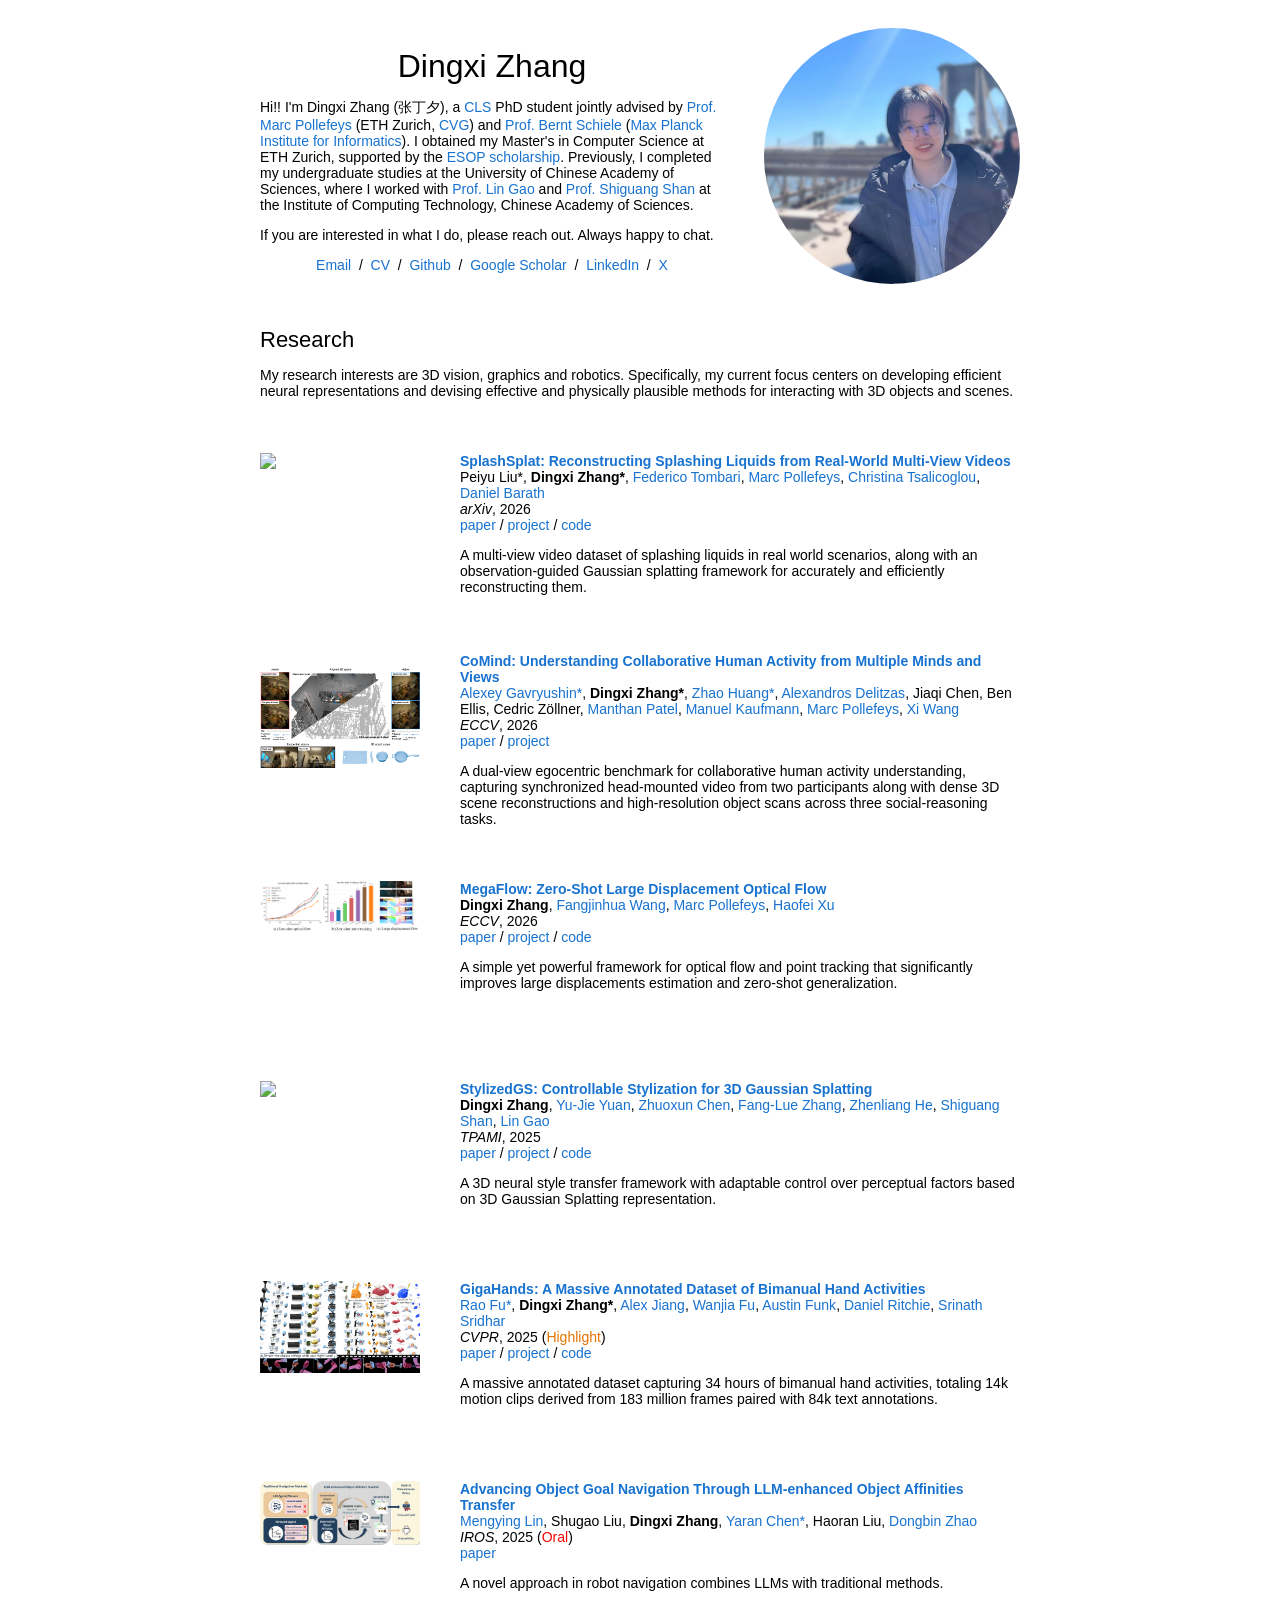
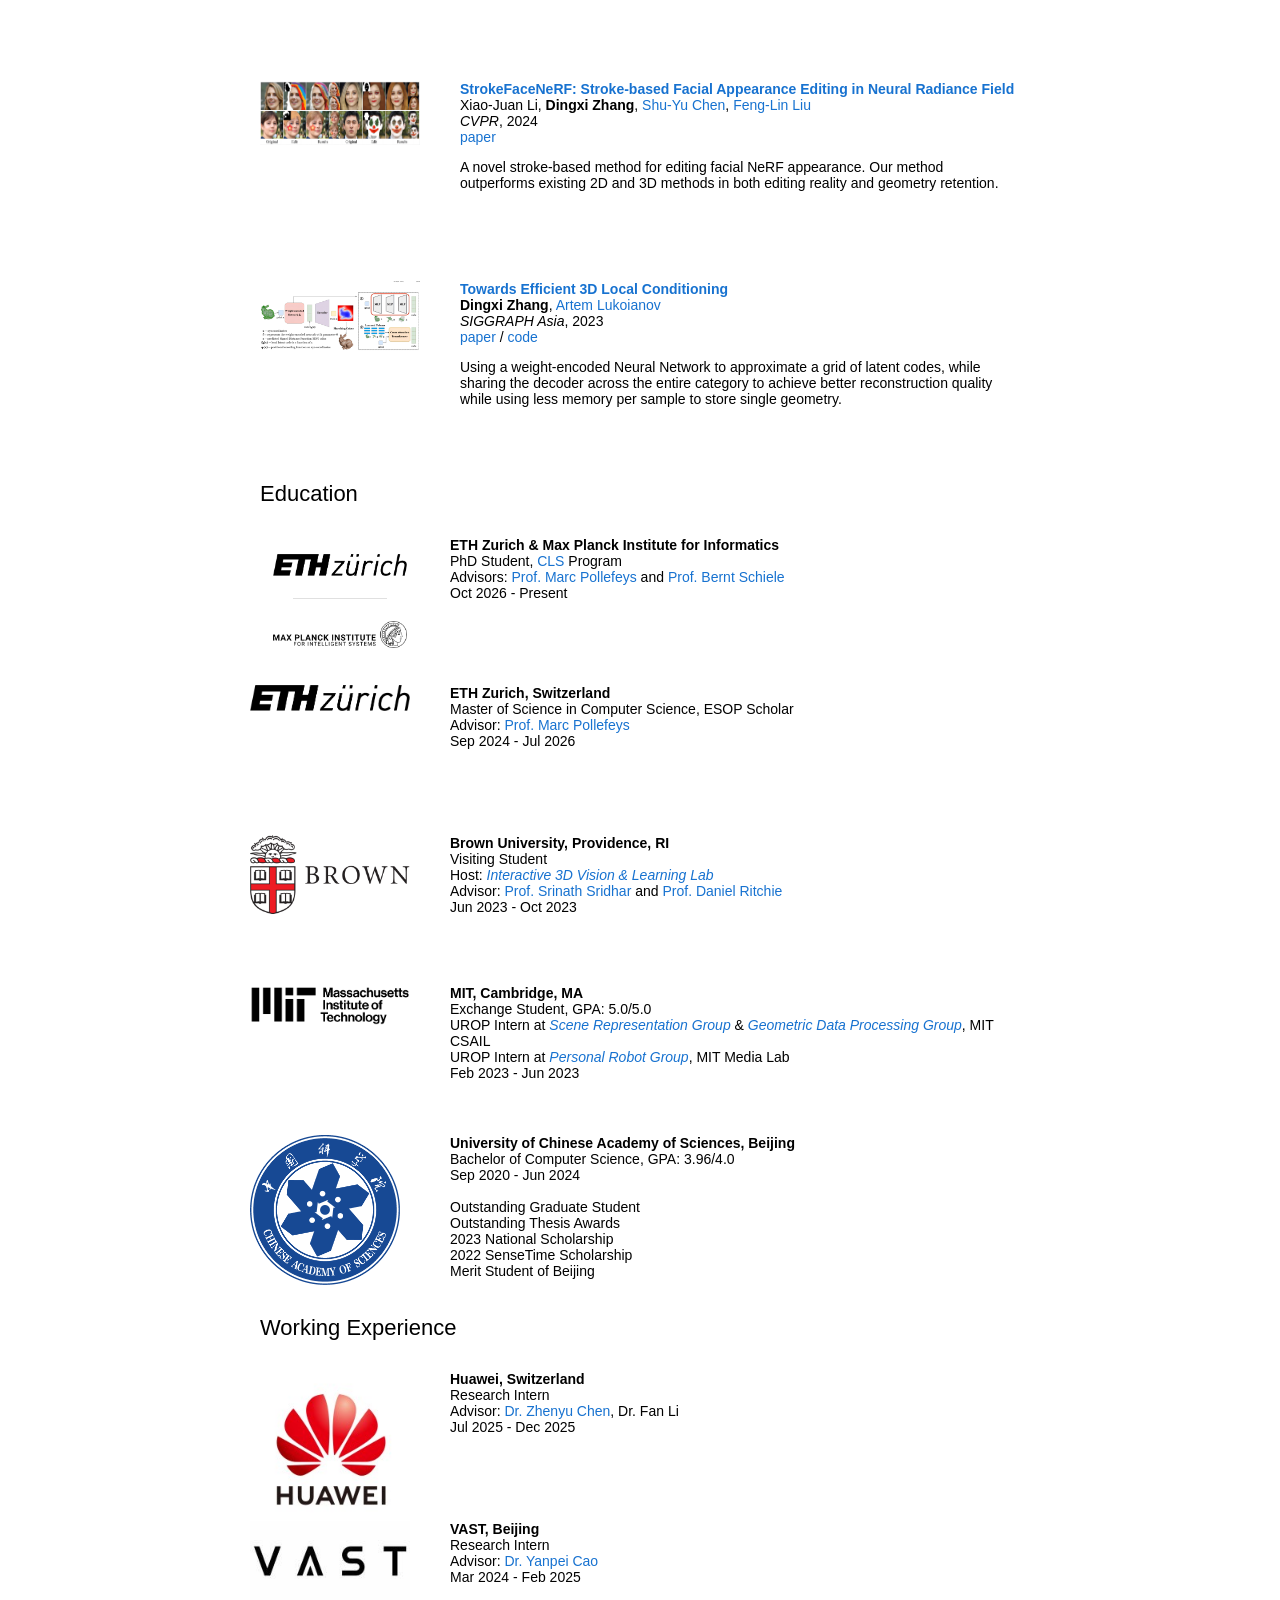
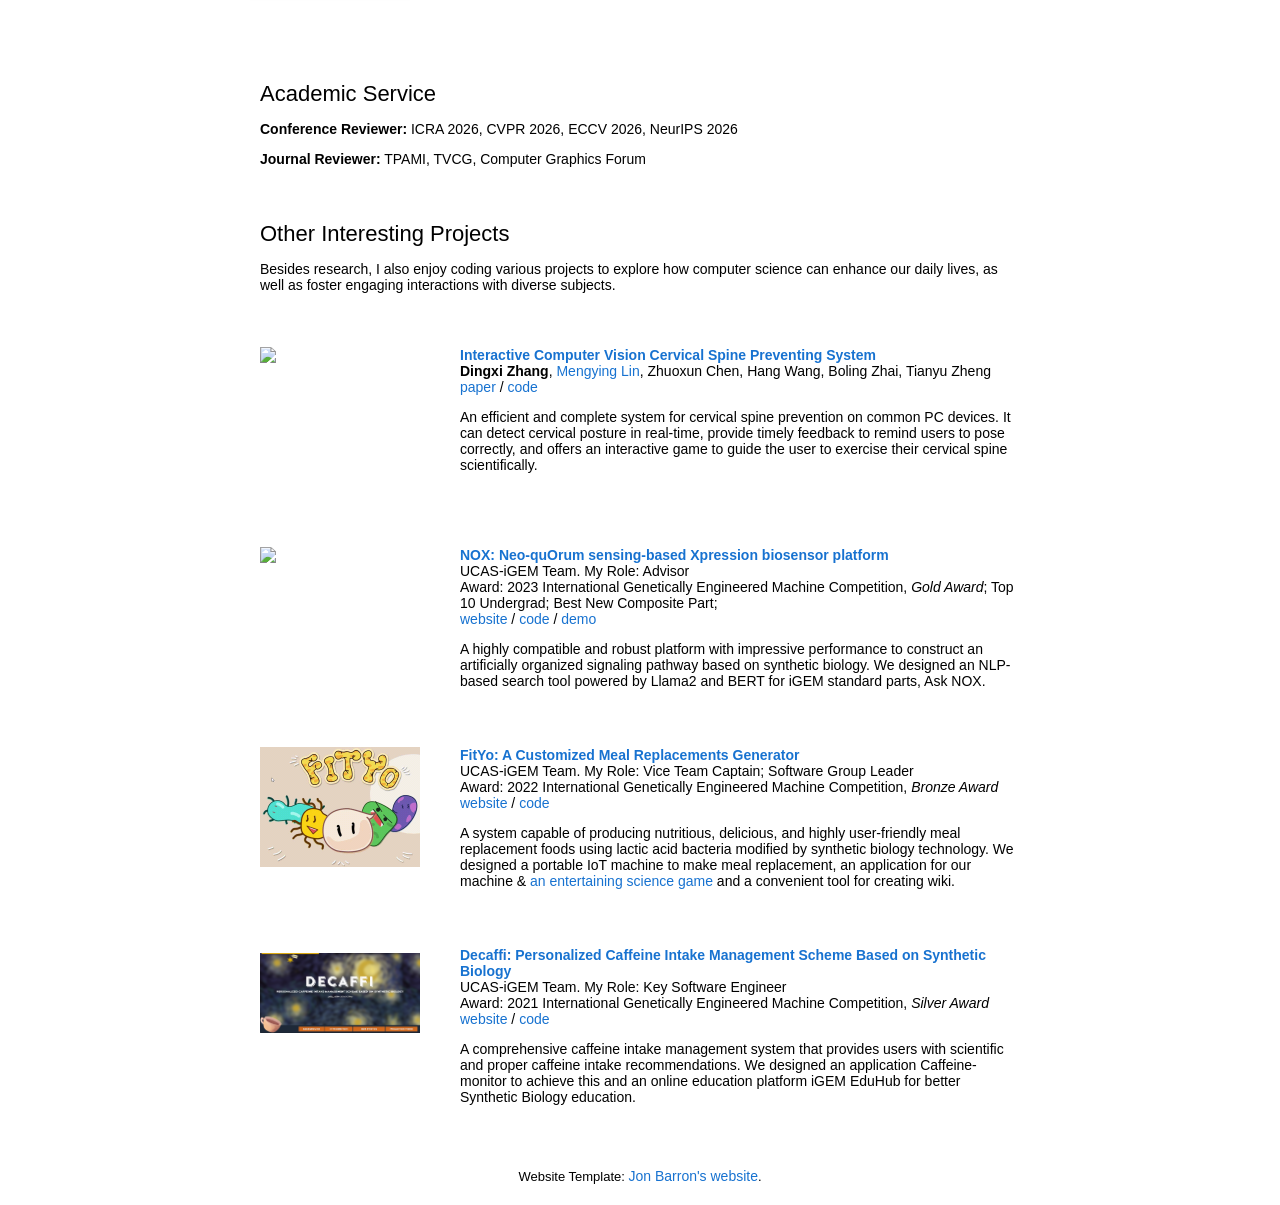
==== commit c950d5c6: "add splashsplat" ====
--- a/index.html
+++ b/index.html
@@ -75,15 +75,56 @@
                   <p>
                     My research interests are 3D vision, graphics and robotics.
                     Specifically, my current focus centers on developing efficient neural representations and devising
-                    user-friendly and effective methods for interacting with 3D objects and scenes. </p>
-                </td>
-              </tr>
-            </tbody>
-          </table>
-
-          <table
-            style="width:100%;border:0px;border-spacing:0px;border-collapse:separate;margin-right:auto;margin-left:auto;">
-            <tbody>
+                    effective and physically plausible methods for interacting with 3D objects and scenes. </p>
+                </td>
+              </tr>
+            </tbody>
+          </table>
+
+          <table
+            style="width:100%;border:0px;border-spacing:0px;border-collapse:separate;margin-right:auto;margin-left:auto;">
+            <tbody>
+              <tr onmouseout="splash_stop()" onmouseover="splash_start()">
+                <td style="padding:20px;width:25%;vertical-align:middle">
+                  <div class="one">
+                    <div class="two" id='comind_image'>
+                      <img src='images/splashsplat.png' width="160">
+                    </div>
+                    <img src='images/splash.png' width="160">
+                  </div>
+                  <script type="text/javascript">
+                    function splash_start() {
+                      document.getElementById('comind_image').style.opacity = "1";
+                    }
+
+                    function splash_stop() {
+                      document.getElementById('comind_image').style.opacity = "0";
+                    }
+                    splash_stop()
+                  </script>
+                </td>
+                <td style="padding:20px;width:75%;vertical-align:top;">
+                  <a href="https://niko-creater.github.io/splashsplat-web/">
+                    <span class="papertitle">SplashSplat: Reconstructing Splashing Liquids from Real-World Multi-View Videos</span>
+                  </a>
+                  <br>
+                  Peiyu Liu*,
+                  <strong>Dingxi Zhang*</strong>,
+                  <a href="https://federicotombari.github.io/">Federico Tombari</a>,
+                  <a href="https://people.inf.ethz.ch/marc.pollefeys/">Marc Pollefeys</a>,
+                  <a href="https://scholar.google.com/citations?user=7D10QQkAAAAJ&hl=en">Christina Tsalicoglou</a>,
+                  <a href="https://danini.github.io/">Daniel Barath</a>
+                  <br>
+                  <em>arXiv</em>, 2026
+                  <br>
+                  <a href="https://arxiv.org/abs/2609.20818">paper</a> / <a href="https://niko-creater.github.io/splashsplat-web/">project</a> / <a href="https://github.com/Niko-creater/Splashsplat">code</a>
+
+                  <p></p>
+                  <p>
+                    A multi-view video dataset of splashing liquids in real world scenarios, along with an observation-guided Gaussian splatting framework for accurately and efficiently reconstructing them.
+                  </p>
+                </td>
+              </tr>
 
               <tr onmouseout="comind_stop()" onmouseover="comind_start()">
                 <td style="padding:20px;width:25%;vertical-align:middle">
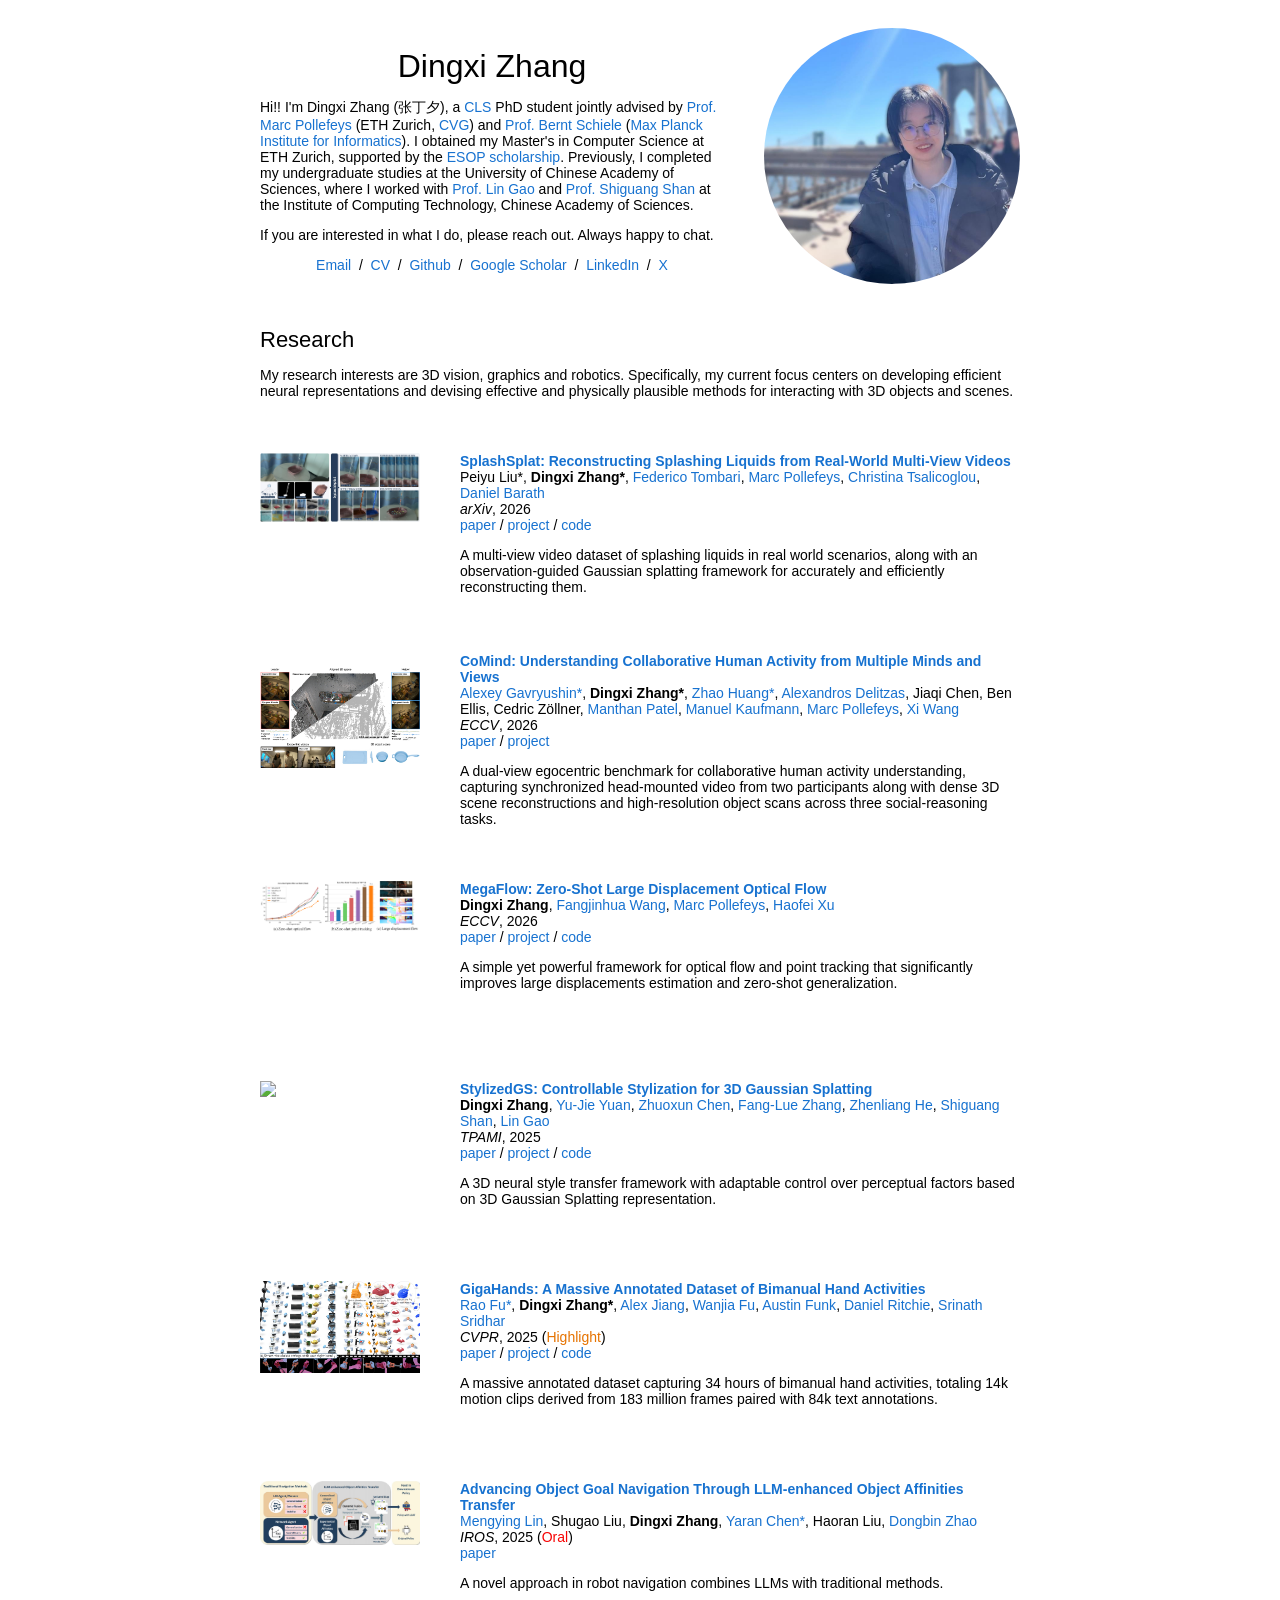
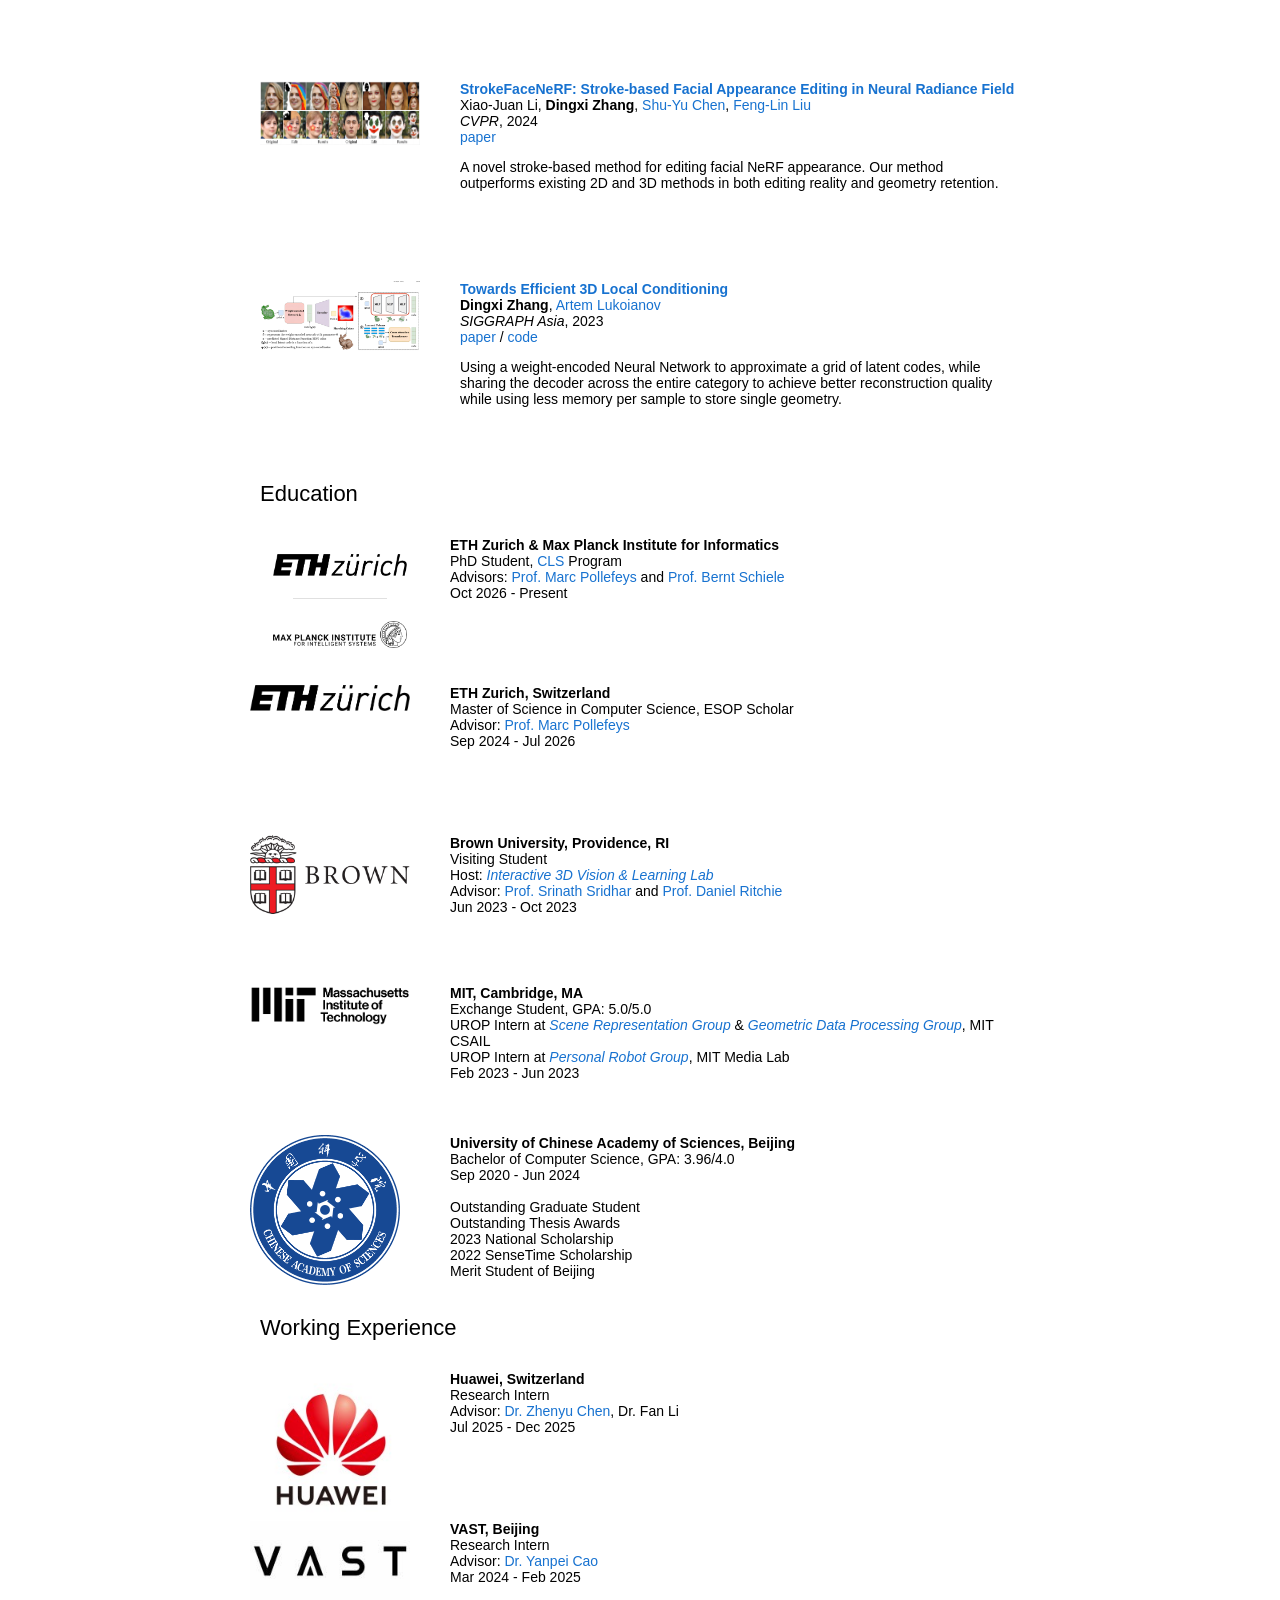
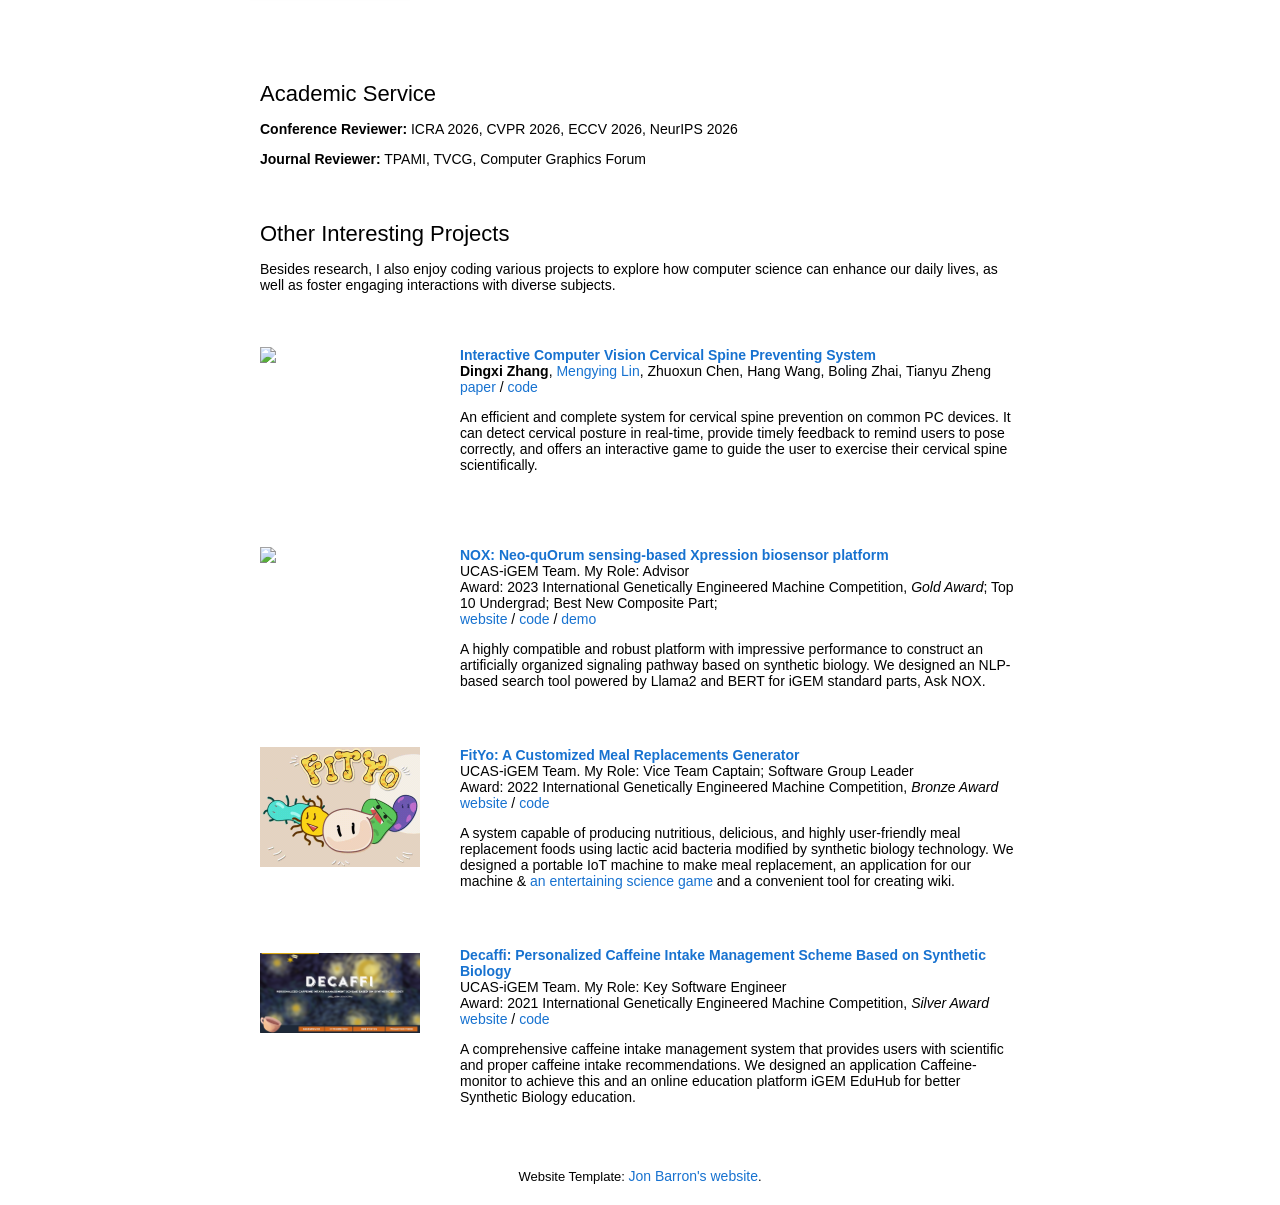
==== commit 575bfc16: "update splashsplat" ====
--- a/index.html
+++ b/index.html
@@ -87,18 +87,18 @@
               <tr onmouseout="splash_stop()" onmouseover="splash_start()">
                 <td style="padding:20px;width:25%;vertical-align:middle">
                   <div class="one">
-                    <div class="two" id='comind_image'>
+                    <div class="two" id='splash_image'>
                       <img src='images/splashsplat.png' width="160">
                     </div>
-                    <img src='images/splash.png' width="160">
+                    <img src='images/splashsplat.png' width="160">
                   </div>
                   <script type="text/javascript">
                     function splash_start() {
-                      document.getElementById('comind_image').style.opacity = "1";
+                      document.getElementById('splash_image').style.opacity = "1";
                     }
 
                     function splash_stop() {
-                      document.getElementById('comind_image').style.opacity = "0";
+                      document.getElementById('splash_image').style.opacity = "0";
                     }
                     splash_stop()
                   </script>
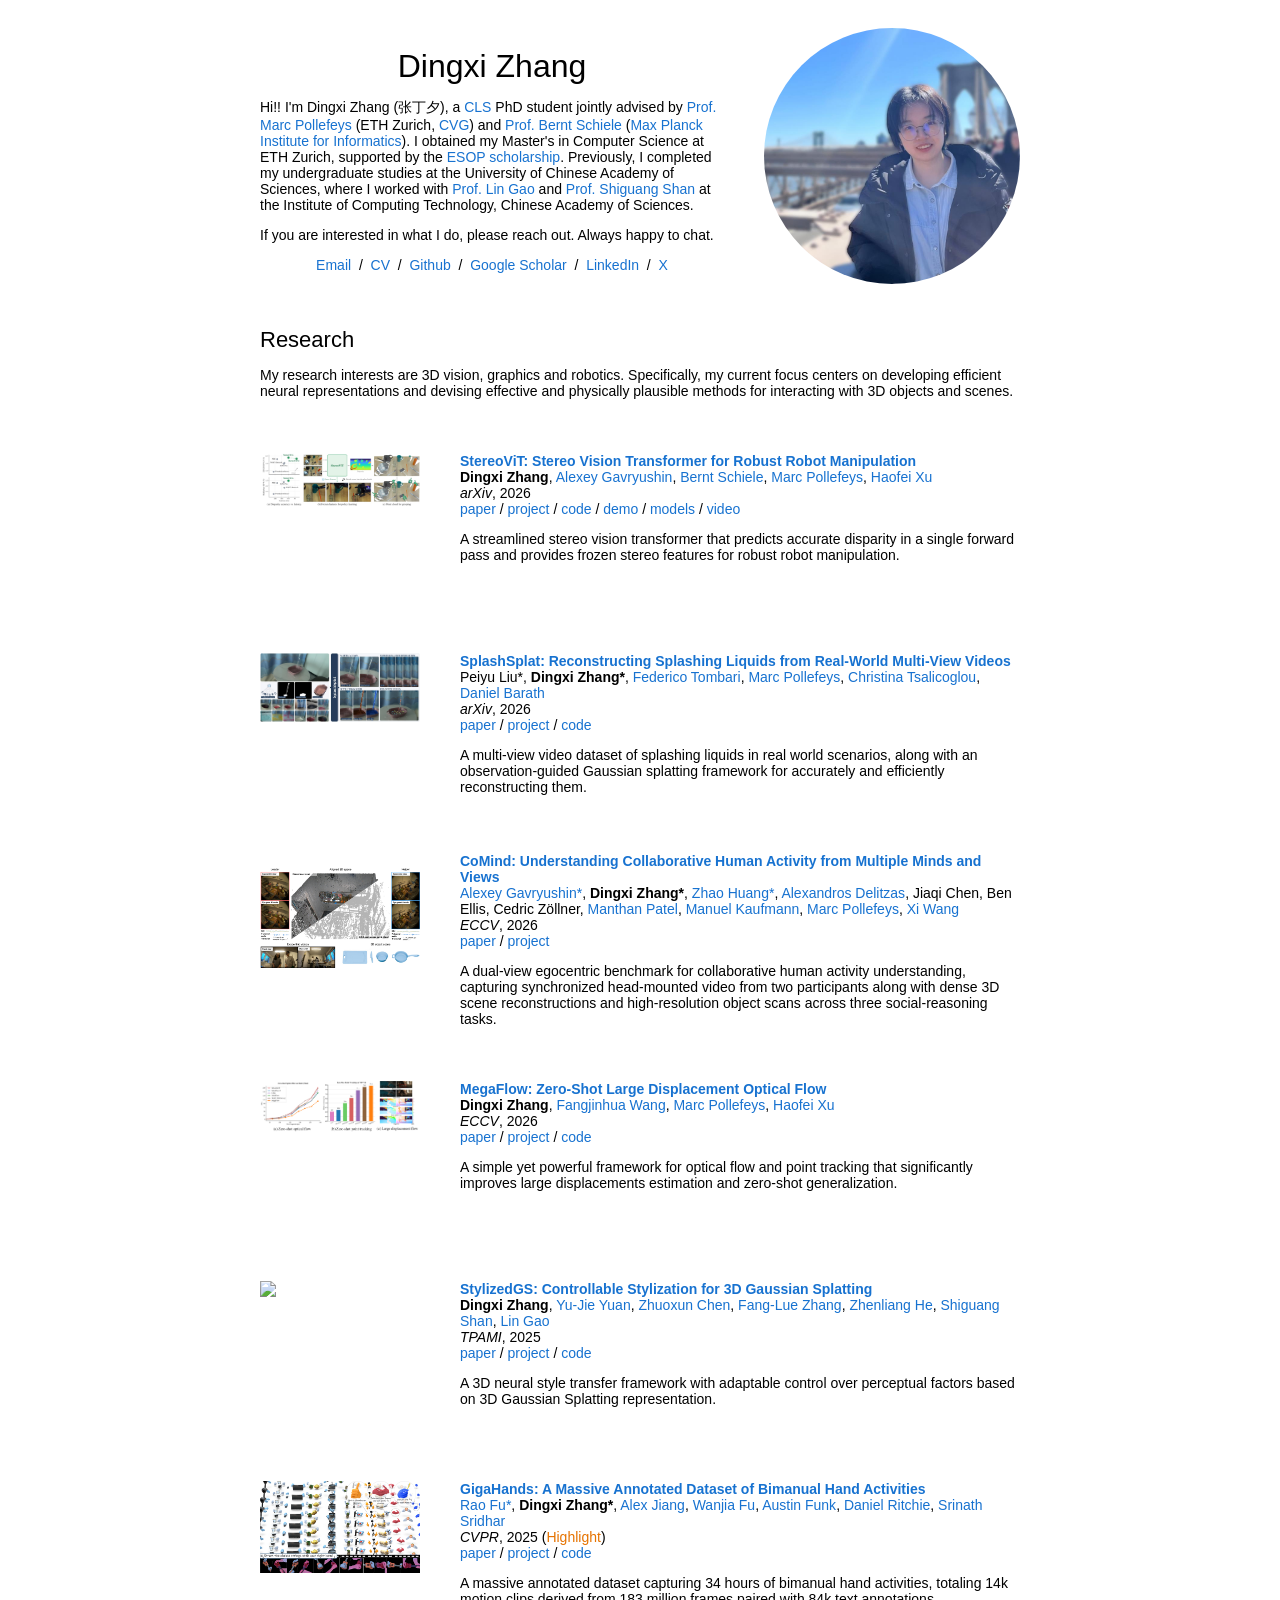
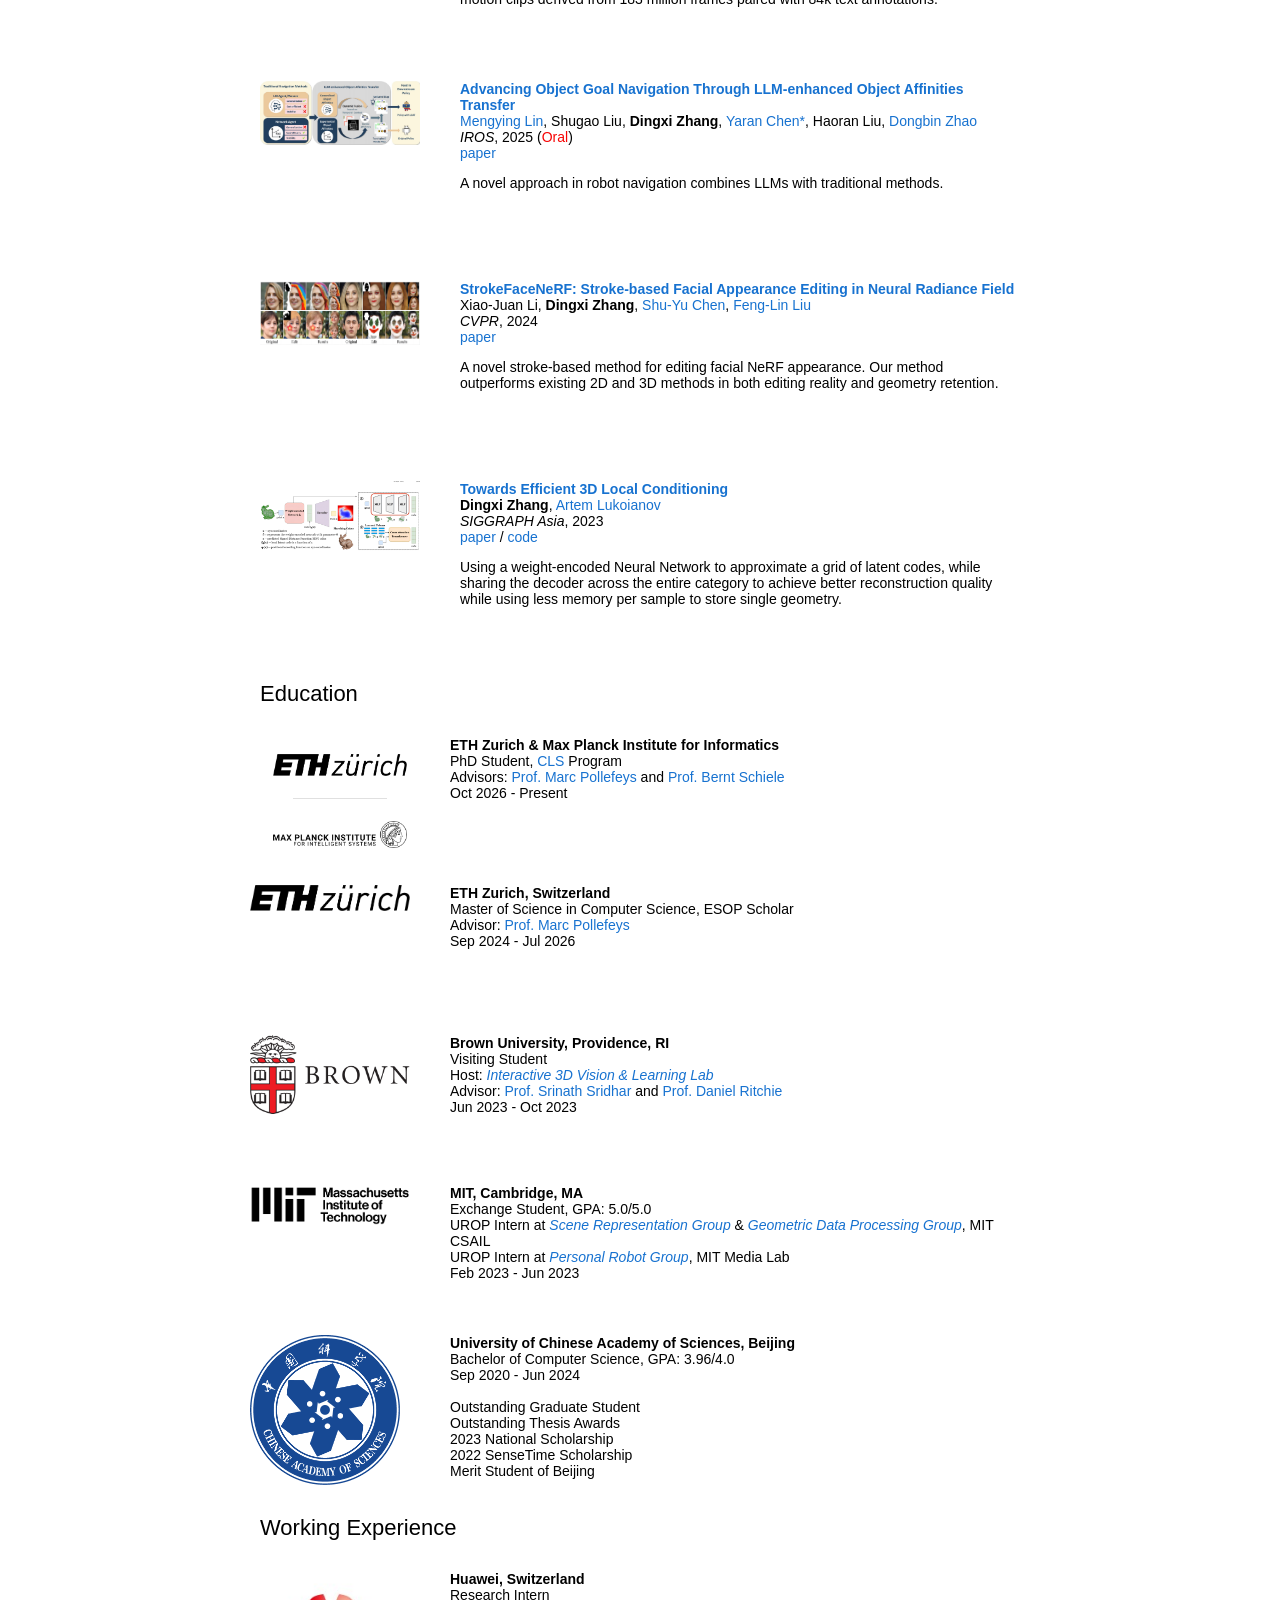
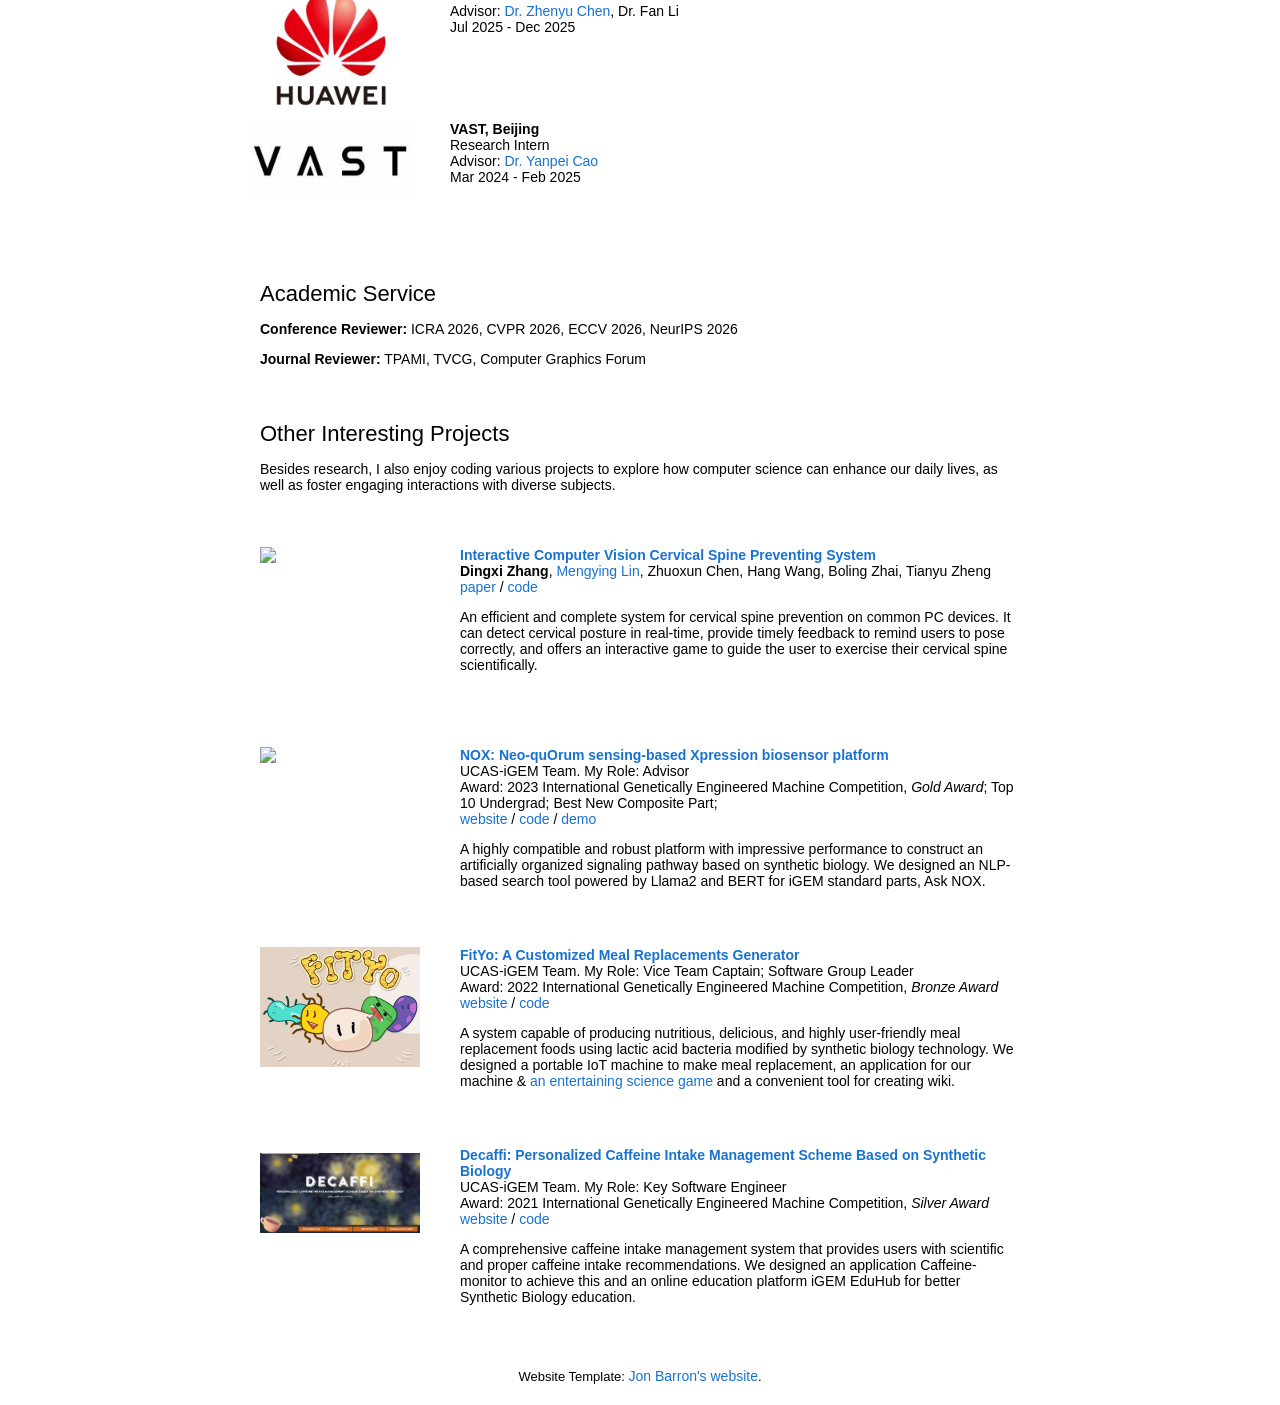
==== commit 8a23cfe3: "StereoViT on the homepage; hero point cloud from the L_bench checkpoint - Homepage: StereoViT as the" ====
--- a/index.html
+++ b/index.html
@@ -84,6 +84,52 @@
           <table
             style="width:100%;border:0px;border-spacing:0px;border-collapse:separate;margin-right:auto;margin-left:auto;">
             <tbody>
+              <tr onmouseout="stereovit_stop()" onmouseover="stereovit_start()">
+                <td style="padding:20px;width:25%;vertical-align:middle">
+                  <div class="one">
+                    <div class="two" id='stereovit_image'>
+                      <img src='images/stereovit.jpg' width="160">
+                    </div>
+                    <img src='images/stereovit.jpg' width="160">
+                  </div>
+                  <script type="text/javascript">
+                    function stereovit_start() {
+                      document.getElementById('stereovit_image').style.opacity = "1";
+                    }
+
+                    function stereovit_stop() {
+                      document.getElementById('stereovit_image').style.opacity = "0";
+                    }
+                    stereovit_stop()
+                  </script>
+                </td>
+                <td style="padding:20px;width:75%;vertical-align:top;">
+                  <a href="https://kristen-z.github.io/projects/stereovit/">
+                    <span class="papertitle">StereoViT: Stereo Vision Transformer for Robust Robot Manipulation</span>
+                  </a>
+                  <br>
+                  <strong>Dingxi Zhang</strong>,
+                  <a href="https://scholar.google.com/citations?user=BjEdv_AAAAAJ&amp;hl=en">Alexey Gavryushin</a>,
+                  <a href="https://www.mpi-inf.mpg.de/departments/computer-vision-and-machine-learning/people/bernt-schiele">Bernt Schiele</a>,
+                  <a href="https://people.inf.ethz.ch/marc.pollefeys/">Marc Pollefeys</a>,
+                  <a href="https://haofeixu.github.io/">Haofei Xu</a>
+                  <br>
+                  <em>arXiv</em>, 2026
+                  <br>
+                  <a href="https://kristen-z.github.io/projects/stereovit/static/StereoViT.pdf">paper</a> / <a
+                    href="https://kristen-z.github.io/projects/stereovit/">project</a> / <a
+                    href="https://github.com/cvg/stereovit">code</a> / <a
+                    href="https://huggingface.co/spaces/Kristen-Z/StereoViT">demo</a> / <a
+                    href="https://huggingface.co/Kristen-Z/StereoViT">models</a> / <a
+                    href="https://youtu.be/mr59Szfng8A">video</a>
+                  <p></p>
+                  <p>
+                    A streamlined stereo vision transformer that predicts accurate disparity in a single forward pass
+                    and provides frozen stereo features for robust robot manipulation.
+                  </p>
+                </td>
+              </tr>
+
               <tr onmouseout="splash_stop()" onmouseover="splash_start()">
                 <td style="padding:20px;width:25%;vertical-align:middle">
                   <div class="one">
